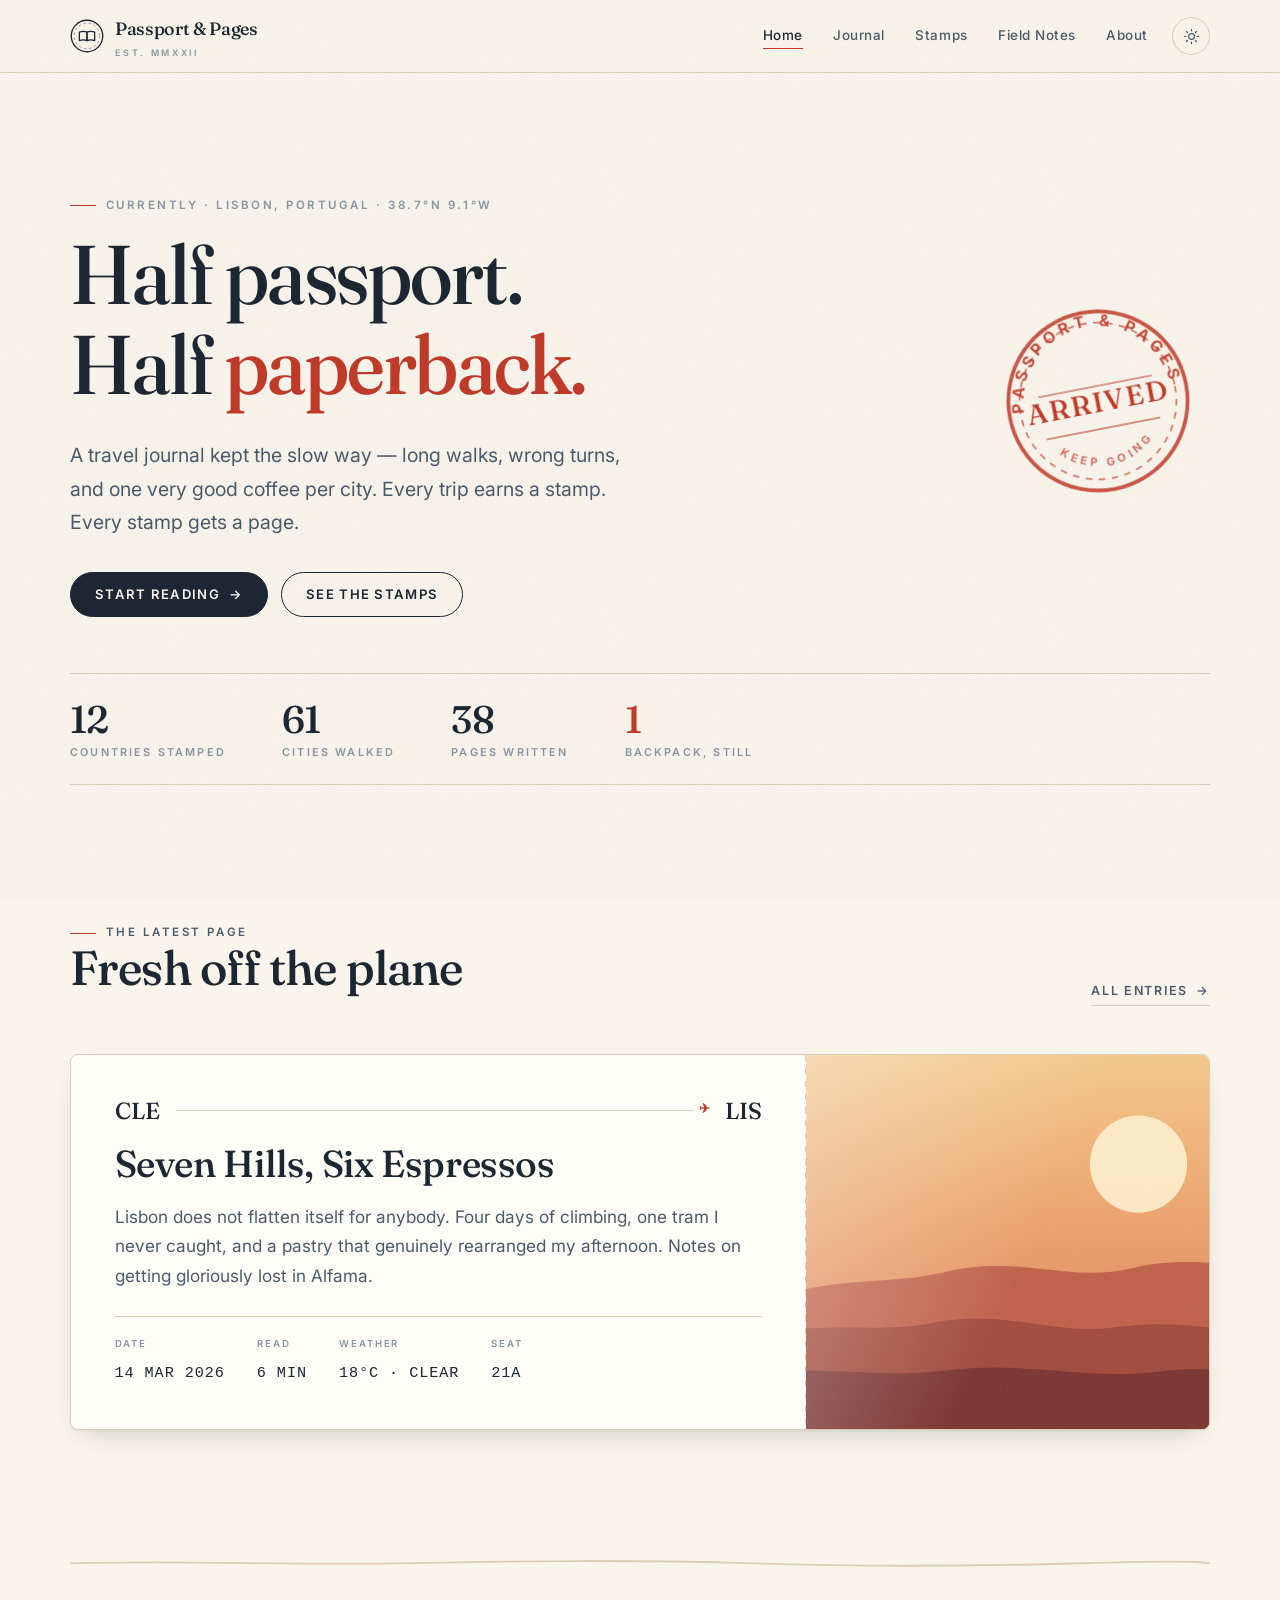
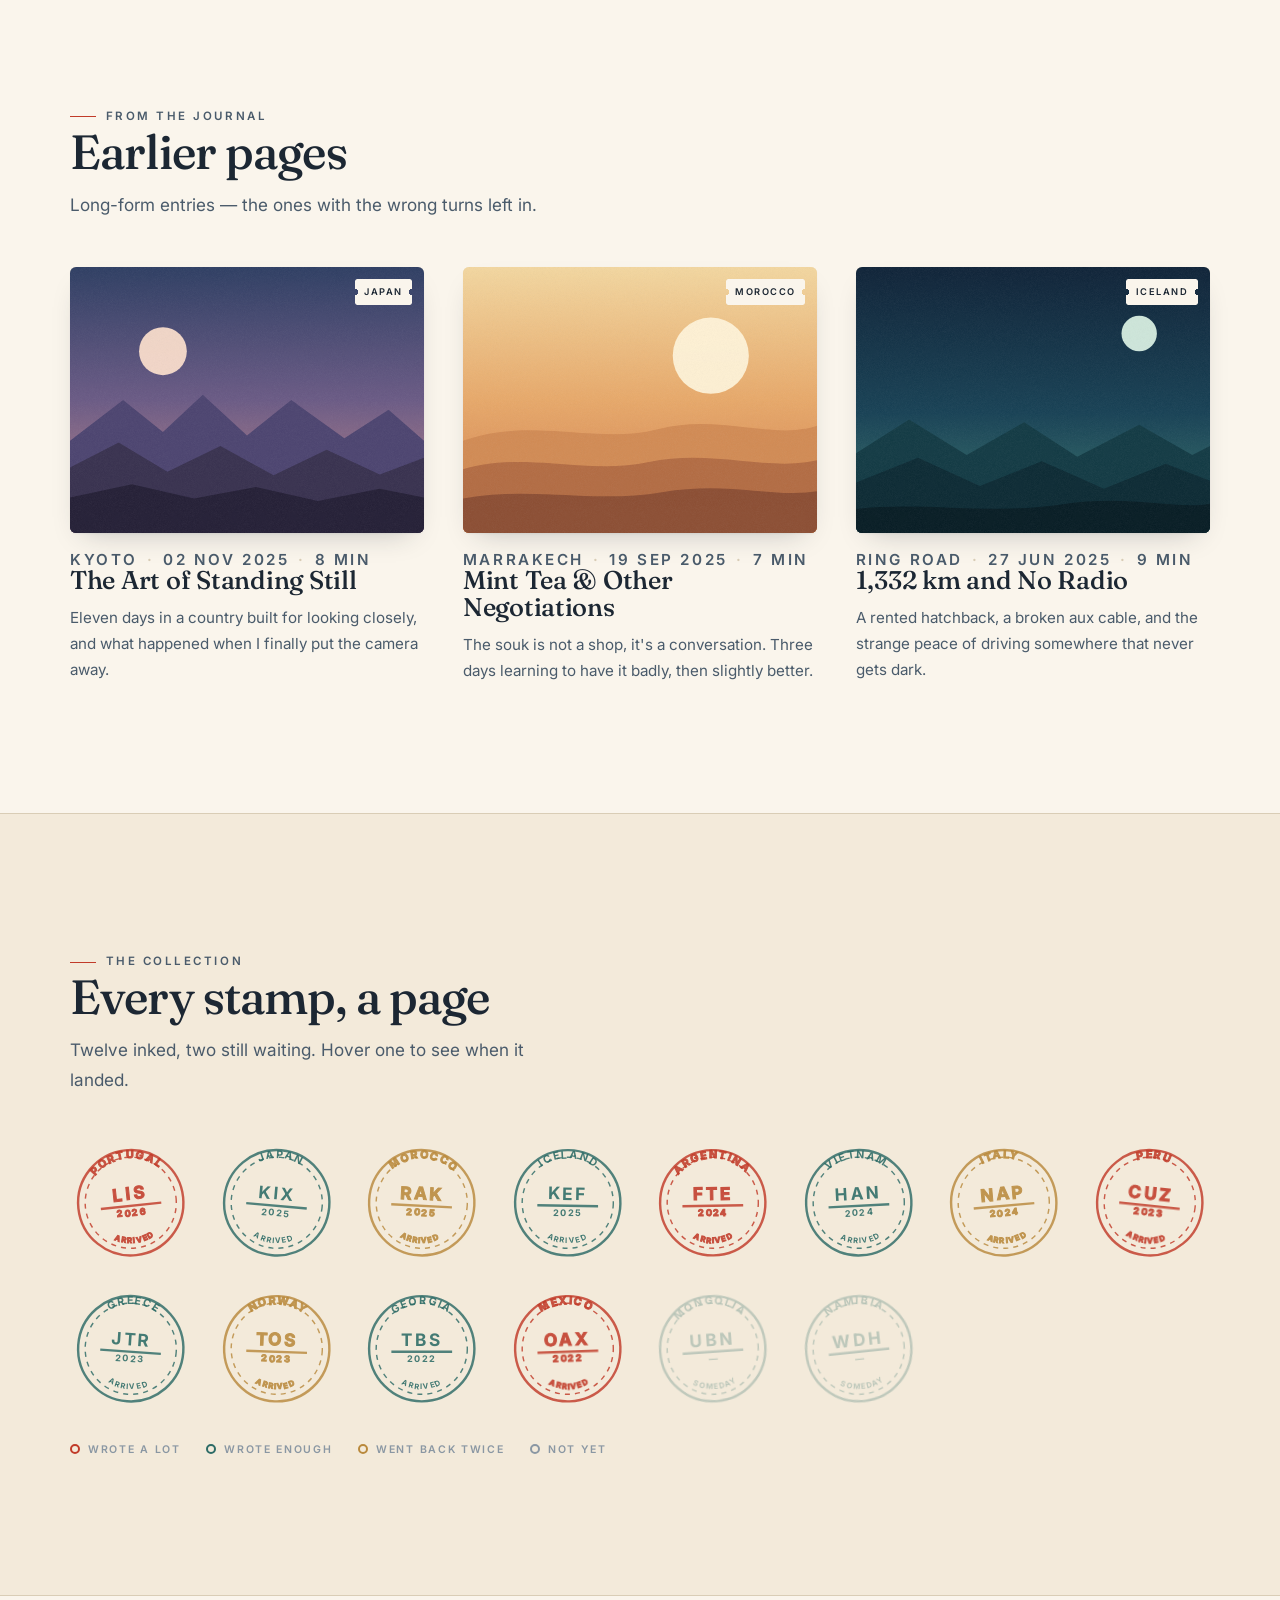
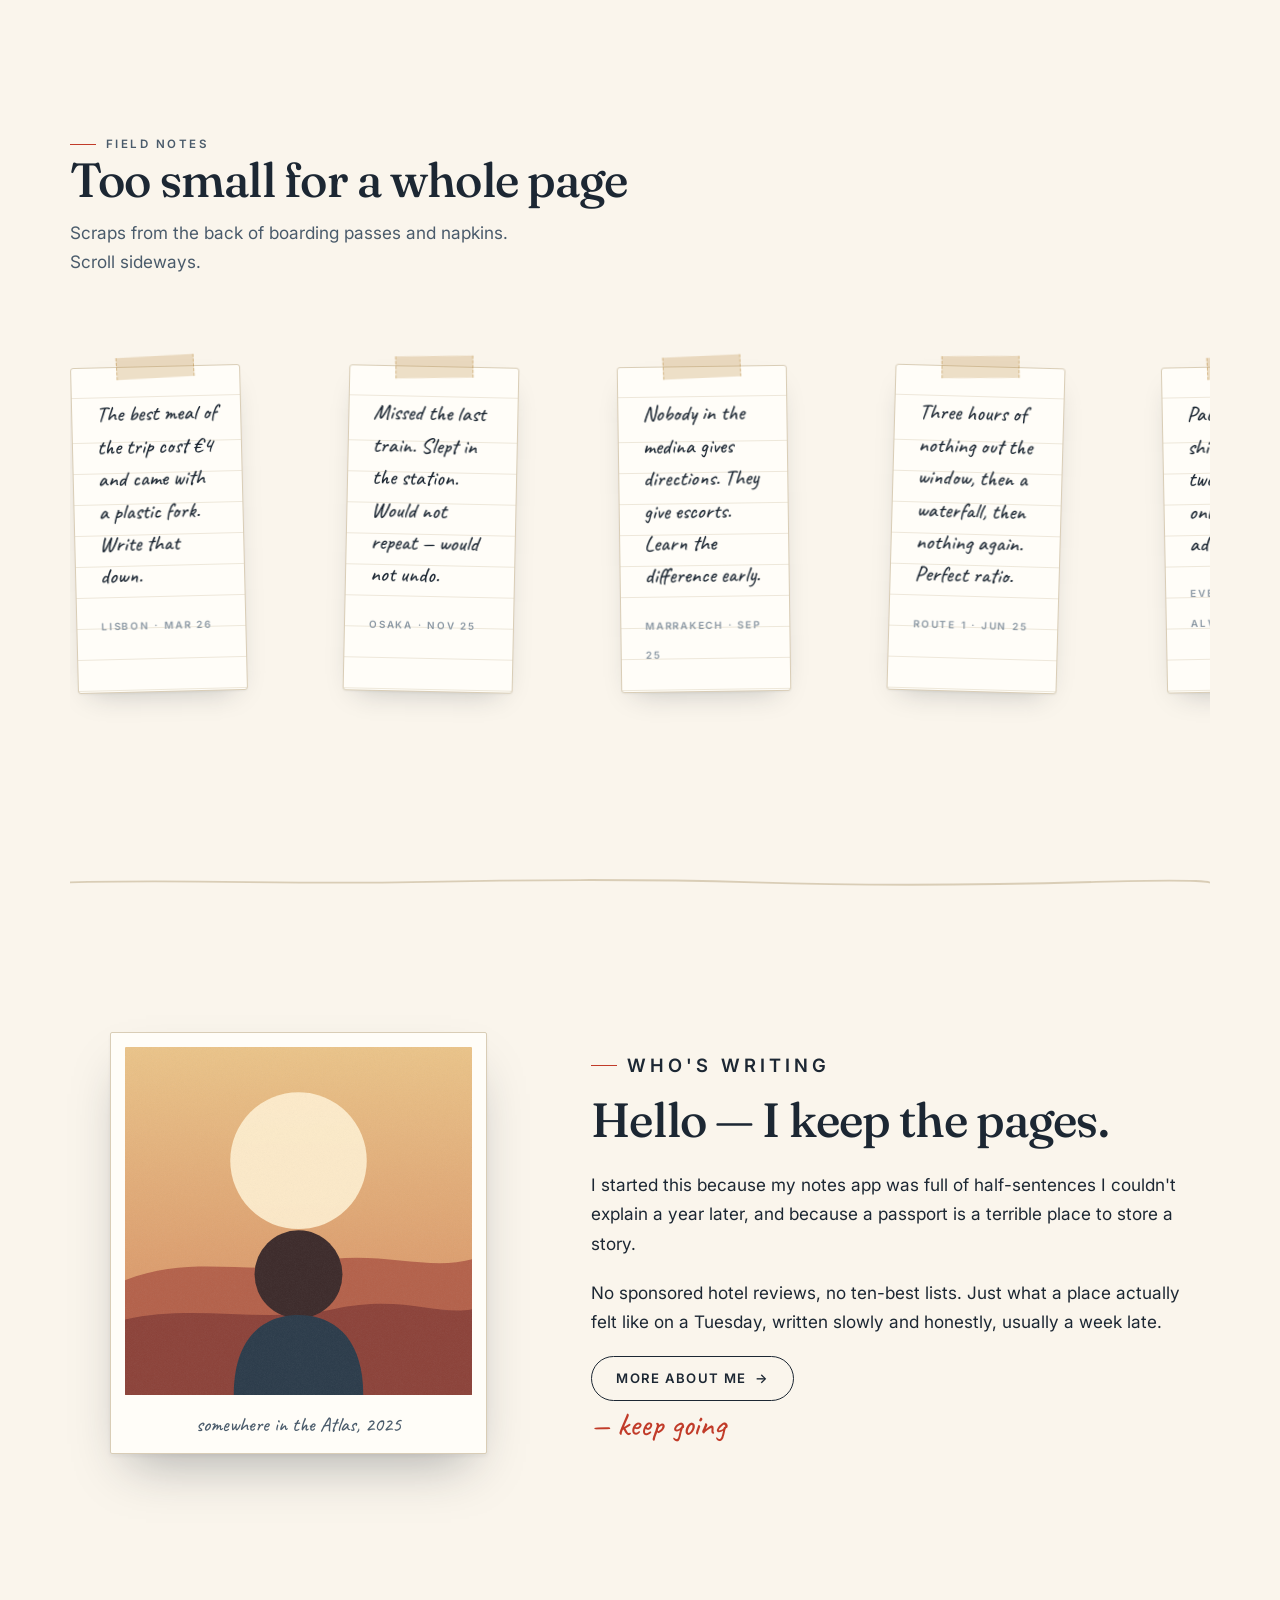
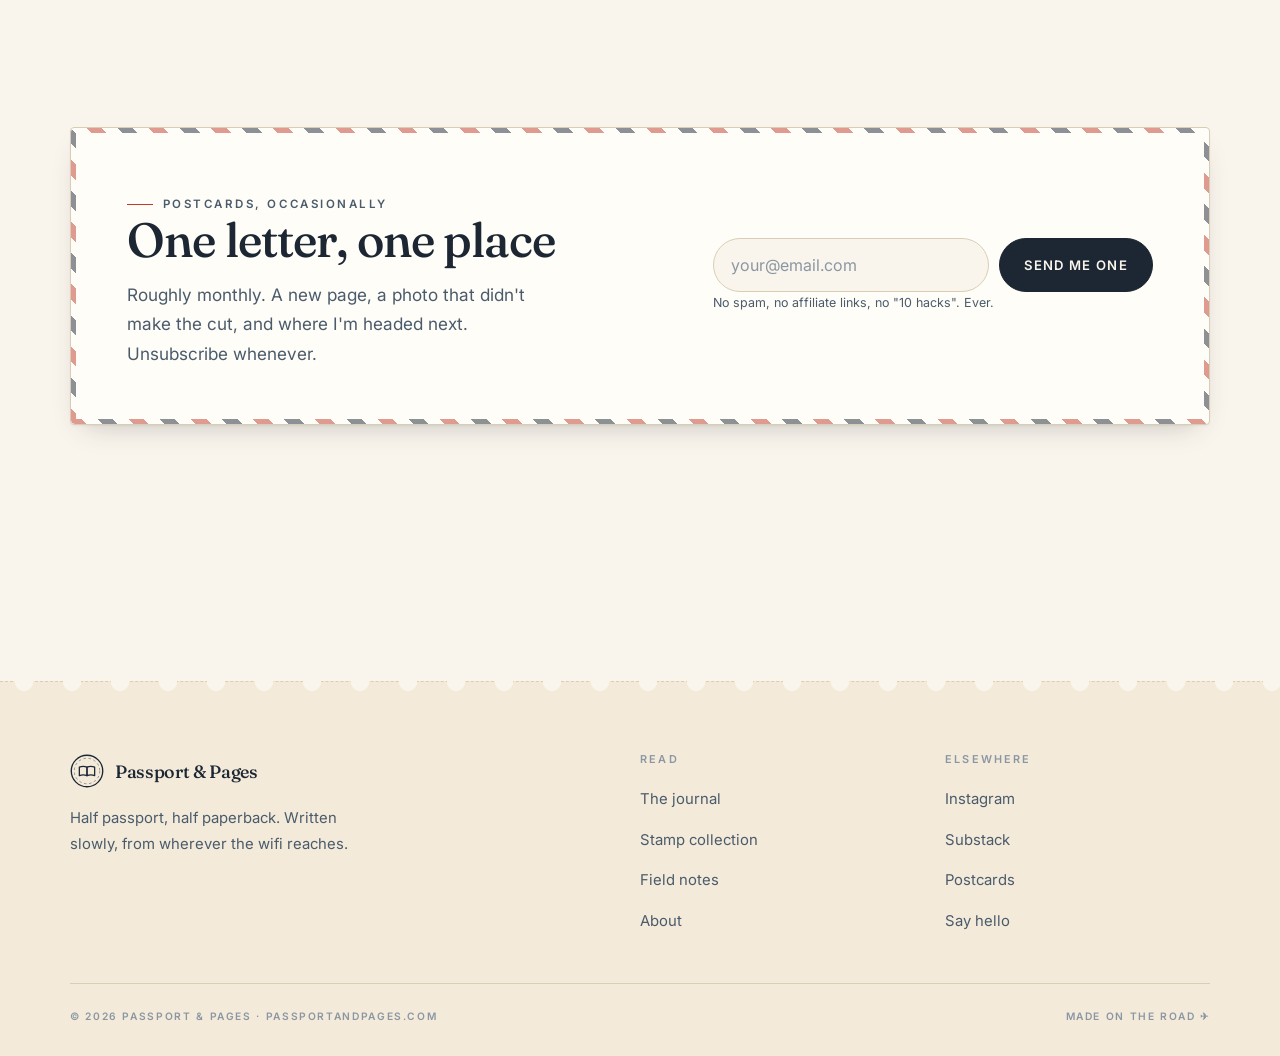
==== index.html @ 7f38e5ba "Initial commit: Passport & Pages travel journal site Static site for passportandpages.com — no build" ====
<!DOCTYPE html>
<html lang="en" >
<head>
<meta charset="utf-8">
<meta name="viewport" content="width=device-width, initial-scale=1">
<title>Passport &amp; Pages — Half passport. Half paperback.</title>
<meta name="description" content="A travel journal of long walks, wrong turns and good coffee. Stories, stamps and field notes from the road.">
<link rel="canonical" href="https://passportandpages.com/">
<meta property="og:title" content="Passport &amp; Pages">
<meta property="og:description" content="Half passport. Half paperback. A travel journal of long walks, wrong turns and good coffee.">
<meta property="og:type" content="website">
<meta property="og:url" content="https://passportandpages.com/">
<meta name="theme-color" content="#FAF5EC">
<link rel="icon" href="assets/img/favicon.svg" type="image/svg+xml">
<link rel="preconnect" href="https://fonts.googleapis.com">
<link rel="preconnect" href="https://fonts.gstatic.com" crossorigin>
<link href="https://fonts.googleapis.com/css2?family=Caveat:wght@500;600&family=Fraunces:opsz,wght@9..144,400;9..144,500;9..144,600&family=Inter:wght@400;500;600;700&display=swap" rel="stylesheet">
<link rel="stylesheet" href="assets/css/style.css">
<script>
  (function () {
    var r = document.documentElement;
    r.classList.add("js");
    try { var t = localStorage.getItem("pp-theme"); if (t) r.dataset.theme = t; } catch (e) {}
  })();
</script>
</head>
<body>
<a class="skip" href="#main">Skip to content</a>

<!-- ============ HEADER ============ -->
<header class="hdr">
  <div class="wrap hdr__in">
    <a class="logo" href="index.html" aria-label="Passport and Pages — home">
      <svg viewBox="0 0 40 40" fill="none" aria-hidden="true">
        <circle cx="20" cy="20" r="18.5" stroke="currentColor" stroke-width="1.6"/>
        <circle cx="20" cy="20" r="15" stroke="currentColor" stroke-width=".9" stroke-dasharray="3 3" opacity=".55"/>
        <path d="M11 15.5c3-1.3 6-1.3 9 0v10c-3-1.3-6-1.3-9 0v-10Z" stroke="currentColor" stroke-width="1.5" stroke-linejoin="round"/>
        <path d="M29 15.5c-3-1.3-6-1.3-9 0v10c3-1.3 6-1.3 9 0v-10Z" stroke="currentColor" stroke-width="1.5" stroke-linejoin="round"/>
      </svg>
      <span>
        <b>Passport &amp; Pages</b>
        <small>Est. MMXXII</small>
      </span>
    </a>

    <nav class="nav" id="nav" data-open="false">
      <a href="index.html" aria-current="page">Home</a>
      <a href="journal.html">Journal</a>
      <a href="#stamps">Stamps</a>
      <a href="#notes">Field Notes</a>
      <a href="about.html">About</a>
    </nav>

    <div class="tools">
      <button class="icon-btn" data-theme-toggle aria-label="Toggle day / night">
        <svg class="sun" viewBox="0 0 24 24" fill="none" stroke="currentColor" stroke-width="1.7" stroke-linecap="round"><circle cx="12" cy="12" r="4.2"/><path d="M12 2v2M12 20v2M2 12h2M20 12h2M4.9 4.9l1.5 1.5M17.6 17.6l1.5 1.5M19.1 4.9l-1.5 1.5M6.4 17.6l-1.5 1.5"/></svg>
        <svg class="moon" viewBox="0 0 24 24" fill="none" stroke="currentColor" stroke-width="1.7" stroke-linecap="round" stroke-linejoin="round"><path d="M20 14.5A8.5 8.5 0 0 1 9.5 4a8.5 8.5 0 1 0 10.5 10.5Z"/></svg>
      </button>
      <button class="icon-btn burger" data-burger aria-expanded="false" aria-controls="nav" aria-label="Menu">
        <svg viewBox="0 0 24 24" fill="none" stroke="currentColor" stroke-width="1.8" stroke-linecap="round"><path d="M4 8h16M4 16h16"/></svg>
      </button>
    </div>
  </div>
</header>

<main id="main">

  <!-- ============ HERO ============ -->
  <section class="hero wrap">
    <div class="hero__grid">
      <div>
        <p class="kicker">Currently · Lisbon, Portugal · 38.7°N 9.1°W</p>
        <h1>Half passport.<br>Half <em>paperback.</em></h1>
        <p class="hero__lede">
          A travel journal kept the slow way — long walks, wrong turns, and one
          very good coffee per city. Every trip earns a stamp. Every stamp gets a page.
        </p>
        <div class="hero__cta">
          <a class="btn btn--solid" href="journal.html">Start reading <span class="arw">→</span></a>
          <a class="btn" href="#stamps">See the stamps</a>
        </div>
      </div>

      <div class="stamp-hero" aria-hidden="true">
        <svg class="press" viewBox="0 0 240 240" fill="none">
          <defs>
            <path id="ht" d="M40 120a80 80 0 0 1 160 0"/>
            <path id="hb" d="M50 120a70 70 0 0 0 140 0"/>
          </defs>
          <circle cx="120" cy="120" r="96" stroke="var(--red)" stroke-width="4" opacity=".85"/>
          <circle cx="120" cy="120" r="84" stroke="var(--red)" stroke-width="1.8" stroke-dasharray="7 7" opacity=".7"/>
          <text fill="var(--red)" font-family="Inter, sans-serif" font-weight="700" font-size="17" letter-spacing="5" opacity=".9">
            <textPath href="#ht" startOffset="50%" text-anchor="middle">PASSPORT &amp; PAGES</textPath>
          </text>
          <text fill="var(--red)" font-family="Inter, sans-serif" font-weight="700" font-size="12" letter-spacing="4" opacity=".7">
            <textPath href="#hb" startOffset="50%" text-anchor="middle">KEEP GOING</textPath>
          </text>
          <line x1="58" y1="104" x2="182" y2="104" stroke="var(--red)" stroke-width="2" opacity=".55"/>
          <line x1="58" y1="150" x2="182" y2="150" stroke="var(--red)" stroke-width="2" opacity=".55"/>
          <text x="120" y="132" fill="var(--red)" text-anchor="middle" font-family="Fraunces, serif" font-weight="500" font-size="30" letter-spacing="2">ARRIVED</text>
        </svg>
      </div>
    </div>

    <div class="stats">
      <div class="stat"><b><span data-stamp-count>12</span></b><span>Countries stamped</span></div>
      <div class="stat"><b>61</b><span>Cities walked</span></div>
      <div class="stat"><b>38</b><span>Pages written</span></div>
      <div class="stat"><b>1</b><span>Backpack, still</span></div>
    </div>
  </section>

  <!-- ============ FEATURED ============ -->
  <section class="section wrap">
    <div class="sec-head" data-reveal>
      <div>
        <p class="kicker">The latest page</p>
        <h2>Fresh off the plane</h2>
      </div>
      <a class="link-more" href="journal.html">All entries <span>→</span></a>
    </div>

    <article class="pass" data-reveal>
      <div class="pass__main">
        <div class="route">
          <b>CLE</b>
          <span class="dash"></span>
          <b>LIS</b>
        </div>
        <h3><a href="entry.html" class="stretch">Seven Hills, Six Espressos</a></h3>
        <p>
          Lisbon does not flatten itself for anybody. Four days of climbing, one tram I
          never caught, and a pastry that genuinely rearranged my afternoon. Notes on
          getting gloriously lost in Alfama.
        </p>
        <div class="pass__foot">
          <div class="field"><span>Date</span><b>14 MAR 2026</b></div>
          <div class="field"><span>Read</span><b>6 MIN</b></div>
          <div class="field"><span>Weather</span><b>18°C · CLEAR</b></div>
          <div class="field"><span>Seat</span><b>21A</b></div>
        </div>
      </div>
      <div class="pass__media">
        <img src="assets/img/lisbon.svg" alt="Terracotta hills at golden hour above a bay" loading="lazy" width="800" height="600">
      </div>
    </article>
  </section>

  <hr class="rule wrap">

  <!-- ============ RECENT ============ -->
  <section class="section wrap">
    <div class="sec-head" data-reveal>
      <div>
        <p class="kicker">From the journal</p>
        <h2>Earlier pages</h2>
        <p>Long-form entries — the ones with the wrong turns left in.</p>
      </div>
    </div>

    <div class="cards">
      <article class="card" data-reveal style="--d:0s">
        <a class="card__media stretch" href="entry.html">
          <span class="card__tag">Japan</span>
          <img src="assets/img/kyoto.svg" alt="Layered mountains at dusk" loading="lazy" width="800" height="600">
        </a>
        <div class="card__body">
          <p class="meta">Kyoto <i>·</i> 02 Nov 2025 <i>·</i> 8 min</p>
          <h3>The Art of Standing Still</h3>
          <p>Eleven days in a country built for looking closely, and what happened when I finally put the camera away.</p>
        </div>
      </article>

      <article class="card" data-reveal style="--d:.1s">
        <a class="card__media stretch" href="entry.html">
          <span class="card__tag">Morocco</span>
          <img src="assets/img/marrakech.svg" alt="Ochre desert dunes under a low sun" loading="lazy" width="800" height="600">
        </a>
        <div class="card__body">
          <p class="meta">Marrakech <i>·</i> 19 Sep 2025 <i>·</i> 7 min</p>
          <h3>Mint Tea &amp; Other Negotiations</h3>
          <p>The souk is not a shop, it's a conversation. Three days learning to have it badly, then slightly better.</p>
        </div>
      </article>

      <article class="card" data-reveal style="--d:.2s">
        <a class="card__media stretch" href="entry.html">
          <span class="card__tag">Iceland</span>
          <img src="assets/img/reykjavik.svg" alt="Dark ridgelines beneath a green night sky" loading="lazy" width="800" height="600">
        </a>
        <div class="card__body">
          <p class="meta">Ring Road <i>·</i> 27 Jun 2025 <i>·</i> 9 min</p>
          <h3>1,332 km and No Radio</h3>
          <p>A rented hatchback, a broken aux cable, and the strange peace of driving somewhere that never gets dark.</p>
        </div>
      </article>
    </div>
  </section>

  <!-- ============ STAMPS ============ -->
  <section class="section stamps-sec" id="stamps">
    <div class="wrap">
      <div class="sec-head" data-reveal>
        <div>
          <p class="kicker">The collection</p>
          <h2>Every stamp, a page</h2>
          <p>Twelve inked, two still waiting. Hover one to see when it landed.</p>
        </div>
      </div>

      <div class="stamp-grid" data-stamps data-reveal></div>

      <p class="legend">
        <span><i style="border-color:var(--red)"></i>Wrote a lot</span>
        <span><i style="border-color:var(--teal)"></i>Wrote enough</span>
        <span><i style="border-color:var(--gold)"></i>Went back twice</span>
        <span><i style="border-color:var(--ink-3)"></i>Not yet</span>
      </p>
    </div>
  </section>

  <!-- ============ FIELD NOTES ============ -->
  <section class="section wrap" id="notes">
    <div class="sec-head" data-reveal>
      <div>
        <p class="kicker">Field notes</p>
        <h2>Too small for a whole page</h2>
        <p>Scraps from the back of boarding passes and napkins. Scroll sideways.</p>
      </div>
    </div>

    <div class="notes-rail" data-reveal>
      <figure class="note" style="--rot:-1.4deg">
        <q>The best meal of the trip cost €4 and came with a plastic fork. Write that down.</q>
        <cite>Lisbon · Mar 26</cite>
      </figure>
      <figure class="note" style="--rot:1.2deg">
        <q>Missed the last train. Slept in the station. Would not repeat — would not undo.</q>
        <cite>Osaka · Nov 25</cite>
      </figure>
      <figure class="note" style="--rot:-.8deg">
        <q>Nobody in the medina gives directions. They give escorts. Learn the difference early.</q>
        <cite>Marrakech · Sep 25</cite>
      </figure>
      <figure class="note" style="--rot:1.6deg">
        <q>Three hours of nothing out the window, then a waterfall, then nothing again. Perfect ratio.</q>
        <cite>Route 1 · Jun 25</cite>
      </figure>
      <figure class="note" style="--rot:-1.1deg">
        <q>Packed six shirts. Wore two. This is the only travel advice I have.</q>
        <cite>Everywhere · Always</cite>
      </figure>
    </div>
  </section>

  <hr class="rule wrap">

  <!-- ============ ABOUT ============ -->
  <section class="section wrap">
    <div class="about">
      <figure class="polaroid" data-reveal>
        <img src="assets/img/portrait.svg" alt="Illustrated portrait against a warm landscape" loading="lazy" width="600" height="600">
        <figcaption>somewhere in the Atlas, 2025</figcaption>
      </figure>
      <div class="about__body" data-reveal style="--d:.1s">
        <p class="kicker">Who's writing</p>
        <h2>Hello — I keep the pages.</h2>
        <p>
          I started this because my notes app was full of half-sentences I couldn't
          explain a year later, and because a passport is a terrible place to store a story.
        </p>
        <p>
          No sponsored hotel reviews, no ten-best lists. Just what a place actually
          felt like on a Tuesday, written slowly and honestly, usually a week late.
        </p>
        <a class="btn" href="about.html">More about me <span class="arw">→</span></a>
        <span class="sig">— keep going</span>
      </div>
    </div>
  </section>

  <!-- ============ SIGNUP ============ -->
  <section class="section wrap" id="postcards">
    <div class="postcard" data-reveal>
      <div>
        <p class="kicker">Postcards, occasionally</p>
        <h2>One letter, one place</h2>
        <p>Roughly monthly. A new page, a photo that didn't make the cut, and where I'm headed next. Unsubscribe whenever.</p>
      </div>
      <form class="form-wrap" data-signup>
        <div class="form">
          <input type="email" name="email" placeholder="your@email.com" aria-label="Email address" required>
          <button class="btn btn--solid" type="submit">Send me one</button>
        </div>
        <p class="form__note">No spam, no affiliate links, no "10 hacks". Ever.</p>
      </form>
    </div>
  </section>

</main>

<!-- ============ FOOTER ============ -->
<footer class="ftr">
  <div class="wrap">
    <div class="ftr__grid">
      <div>
        <a class="logo" href="index.html" style="margin-bottom:1.1rem">
          <svg viewBox="0 0 40 40" fill="none" aria-hidden="true">
            <circle cx="20" cy="20" r="18.5" stroke="currentColor" stroke-width="1.6"/>
            <circle cx="20" cy="20" r="15" stroke="currentColor" stroke-width=".9" stroke-dasharray="3 3" opacity=".55"/>
            <path d="M11 15.5c3-1.3 6-1.3 9 0v10c-3-1.3-6-1.3-9 0v-10Z" stroke="currentColor" stroke-width="1.5" stroke-linejoin="round"/>
            <path d="M29 15.5c-3-1.3-6-1.3-9 0v10c3-1.3 6-1.3 9 0v-10Z" stroke="currentColor" stroke-width="1.5" stroke-linejoin="round"/>
          </svg>
          <span><b>Passport &amp; Pages</b></span>
        </a>
        <p class="ftr__blurb">Half passport, half paperback. Written slowly, from wherever the wifi reaches.</p>
      </div>
      <div>
        <h4>Read</h4>
        <ul>
          <li><a href="journal.html">The journal</a></li>
          <li><a href="#stamps">Stamp collection</a></li>
          <li><a href="#notes">Field notes</a></li>
          <li><a href="about.html">About</a></li>
        </ul>
      </div>
      <div>
        <h4>Elsewhere</h4>
        <ul>
          <li><a href="#" rel="me">Instagram</a></li>
          <li><a href="#" rel="me">Substack</a></li>
          <li><a href="#postcards">Postcards</a></li>
          <li><a href="mailto:hello@passportandpages.com">Say hello</a></li>
        </ul>
      </div>
    </div>
    <div class="ftr__base">
      <span>© <span data-year>2026</span> Passport &amp; Pages · passportandpages.com</span>
      <span>Made on the road ✈</span>
    </div>
  </div>
</footer>

<script src="assets/js/main.js"></script>
</body>
</html>
---- assets/css/style.css ----
/* ============================================================
   Passport & Pages — passportandpages.com
   Half passport. Half paperback.
   ------------------------------------------------------------
   1. Tokens        5. Cards / Journal
   2. Base + grain  6. Stamps
   3. Header        7. Field notes / About / Signup
   4. Hero          8. Footer / Article / Utilities
   ============================================================ */

/* ---------- 1. Tokens ---------- */
:root {
  --paper:      #FAF5EC;
  --paper-2:    #F3EADA;
  --paper-3:    #EADFC9;
  --ink:        #1C2733;
  --ink-2:      #4A5B6B;
  --ink-3:      #8A97A3;
  --rule:       #D9CDB6;
  --red:        #C13B29;   /* stamp vermilion */
  --teal:       #2C6B66;   /* customs ink     */
  --gold:       #B9893C;
  --card:       #FFFDF8;
  --shadow:     0 1px 2px rgba(28,39,51,.05), 0 12px 28px -14px rgba(28,39,51,.28);
  --shadow-lift:0 2px 4px rgba(28,39,51,.06), 0 26px 50px -18px rgba(28,39,51,.34);

  --serif: "Fraunces", "Iowan Old Style", Georgia, serif;
  --sans:  "Inter", -apple-system, BlinkMacSystemFont, "Segoe UI", sans-serif;
  --hand:  "Caveat", "Bradley Hand", cursive;
  --mono:  ui-monospace, "SF Mono", "Roboto Mono", Menlo, monospace;

  --wrap: 1140px;
  --gap: clamp(1.25rem, 3vw, 2.25rem);
  --section: clamp(4.5rem, 10vw, 8rem);
  --radius: 4px;
}

/* Night flight */
:root[data-theme="night"] {
  --paper:   #131A22;
  --paper-2: #18212B;
  --paper-3: #1F2A36;
  --ink:     #F1E9DA;
  --ink-2:   #AEBAC6;
  --ink-3:   #71808E;
  --rule:    #2C3946;
  --red:     #E0715C;
  --teal:    #6FB5AC;
  --gold:    #D8B166;
  --card:    #19222C;
  --shadow:      0 1px 2px rgba(0,0,0,.4), 0 14px 30px -14px rgba(0,0,0,.7);
  --shadow-lift: 0 2px 6px rgba(0,0,0,.45), 0 28px 54px -18px rgba(0,0,0,.8);
}

@media (prefers-color-scheme: dark) {
  :root:not([data-theme="day"]) {
    --paper:   #131A22;
    --paper-2: #18212B;
    --paper-3: #1F2A36;
    --ink:     #F1E9DA;
    --ink-2:   #AEBAC6;
    --ink-3:   #71808E;
    --rule:    #2C3946;
    --red:     #E0715C;
    --teal:    #6FB5AC;
    --gold:    #D8B166;
    --card:    #19222C;
    --shadow:      0 1px 2px rgba(0,0,0,.4), 0 14px 30px -14px rgba(0,0,0,.7);
    --shadow-lift: 0 2px 6px rgba(0,0,0,.45), 0 28px 54px -18px rgba(0,0,0,.8);
  }
}

/* ---------- 2. Base ---------- */
*, *::before, *::after { box-sizing: border-box; }

html { -webkit-text-size-adjust: 100%; scroll-behavior: smooth; }

body {
  margin: 0;
  background: var(--paper);
  color: var(--ink);
  font: 400 clamp(1rem, .97rem + .16vw, 1.075rem)/1.72 var(--sans);
  font-feature-settings: "kern", "liga";
  -webkit-font-smoothing: antialiased;
  overflow-x: hidden;
}

/* paper grain — sits above the background, below content */
body::before {
  content: "";
  position: fixed;
  inset: 0;
  z-index: 9999;
  pointer-events: none;
  opacity: .5;
  mix-blend-mode: multiply;
  background-image: url("data:image/svg+xml,%3Csvg xmlns='http://www.w3.org/2000/svg' width='220' height='220'%3E%3Cfilter id='n'%3E%3CfeTurbulence type='fractalNoise' baseFrequency='.85' numOctaves='3'/%3E%3CfeColorMatrix type='saturate' values='0'/%3E%3C/filter%3E%3Crect width='220' height='220' filter='url(%23n)' opacity='.16'/%3E%3C/svg%3E");
}
:root[data-theme="night"] body::before { mix-blend-mode: screen; opacity: .25; }
@media (prefers-color-scheme: dark) {
  :root:not([data-theme="day"]) body::before { mix-blend-mode: screen; opacity: .25; }
}

img, svg { max-width: 100%; height: auto; display: block; }
a { color: inherit; text-decoration: none; }

h1, h2, h3, h4 {
  font-family: var(--serif);
  font-weight: 500;
  line-height: 1.08;
  letter-spacing: -.018em;
  margin: 0 0 .5em;
  font-variation-settings: "SOFT" 12, "WONK" 1;
}
h1 { font-size: clamp(2.6rem, 7.5vw, 5.2rem); }
h2 { font-size: clamp(1.9rem, 4.2vw, 3rem); }
h3 { font-size: clamp(1.25rem, 2.1vw, 1.6rem); letter-spacing: -.01em; }
p  { margin: 0 0 1.1em; }

::selection { background: var(--gold); color: var(--paper); }

.wrap { width: min(var(--wrap), 100% - 2.5rem); margin-inline: auto; }
.section { padding-block: var(--section); }

:focus-visible { outline: 2px dashed var(--red); outline-offset: 4px; border-radius: 2px; }

.skip {
  position: absolute; left: -9999px; top: 0; z-index: 10000;
  background: var(--ink); color: var(--paper); padding: .7rem 1.1rem; border-radius: 0 0 var(--radius) 0;
}
.skip:focus { left: 0; }

/* Small caps label used everywhere */
.kicker {
  font: 600 .72rem/1 var(--sans);
  letter-spacing: .22em;
  text-transform: uppercase;
  color: var(--ink-3);
  display: inline-flex; align-items: center; gap: .6rem;
  margin: 0 0 1.2rem;
}
.kicker::before {
  content: ""; width: 26px; height: 1px; background: var(--red); flex: none;
}

/* Hand-inked rule, our repeating motif */
.rule {
  height: 10px;
  border: 0;
  margin-block: 0;
  background: var(--rule);
  -webkit-mask: no-repeat center/100% 100% url("data:image/svg+xml,%3Csvg xmlns='http://www.w3.org/2000/svg' viewBox='0 0 1200 10' preserveAspectRatio='none'%3E%3Cpath d='M0 5.4C120 2.2 240 7.6 360 5.1S600 1.8 720 5.4 960 8.2 1080 4.9 1200 5.6 1200 5.6' fill='none' stroke='%23000' stroke-width='1.8' stroke-linecap='round'/%3E%3C/svg%3E");
  mask: no-repeat center/100% 100% url("data:image/svg+xml,%3Csvg xmlns='http://www.w3.org/2000/svg' viewBox='0 0 1200 10' preserveAspectRatio='none'%3E%3Cpath d='M0 5.4C120 2.2 240 7.6 360 5.1S600 1.8 720 5.4 960 8.2 1080 4.9 1200 5.6 1200 5.6' fill='none' stroke='%23000' stroke-width='1.8' stroke-linecap='round'/%3E%3C/svg%3E");
}

.btn {
  display: inline-flex; align-items: center; gap: .55rem;
  font: 600 .82rem/1 var(--sans); letter-spacing: .1em; text-transform: uppercase;
  padding: .95rem 1.5rem;
  border: 1px solid var(--ink);
  border-radius: 999px;
  background: transparent; color: var(--ink);
  cursor: pointer;
  transition: background .25s, color .25s, transform .25s;
}
.btn:hover { background: var(--ink); color: var(--paper); transform: translateY(-2px); }
.btn--solid { background: var(--ink); color: var(--paper); }
.btn--solid:hover { background: var(--red); border-color: var(--red); }
.btn .arw { transition: transform .25s; }
.btn:hover .arw { transform: translateX(4px); }

/* ---------- 3. Header ---------- */
.hdr {
  position: sticky; top: 0; z-index: 100;
  background: color-mix(in srgb, var(--paper) 86%, transparent);
  backdrop-filter: saturate(160%) blur(12px);
  border-bottom: 1px solid var(--rule);
}
.hdr__in {
  display: flex; align-items: center; gap: 1.5rem;
  min-height: 72px;
}
.logo { display: flex; align-items: center; gap: .7rem; margin-right: auto; }
.logo svg { width: 34px; height: 34px; flex: none; }
.logo b {
  font: 500 1.12rem/1 var(--serif);
  letter-spacing: -.02em;
  font-variation-settings: "SOFT" 20, "WONK" 1;
}
.logo small {
  display: block;
  font: 600 .56rem/1 var(--sans); letter-spacing: .3em; text-transform: uppercase;
  color: var(--ink-3); margin-top: .32rem;
}

.nav { display: flex; align-items: center; gap: 1.9rem; }
.nav a {
  font: 500 .84rem/1 var(--sans); letter-spacing: .04em;
  color: var(--ink-2); position: relative; padding-block: .4rem;
  transition: color .2s;
}
.nav a::after {
  content: ""; position: absolute; left: 0; bottom: 0; height: 1px; width: 100%;
  background: var(--red); transform: scaleX(0); transform-origin: left;
  transition: transform .3s cubic-bezier(.2,.8,.2,1);
}
.nav a:hover, .nav a[aria-current="page"] { color: var(--ink); }
.nav a:hover::after, .nav a[aria-current="page"]::after { transform: scaleX(1); }

.tools { display: flex; align-items: center; gap: .5rem; }
.icon-btn {
  width: 38px; height: 38px; display: grid; place-items: center;
  border: 1px solid var(--rule); border-radius: 50%;
  background: transparent; color: var(--ink-2); cursor: pointer;
  transition: border-color .2s, color .2s, transform .3s;
}
.icon-btn:hover { color: var(--ink); border-color: var(--ink); transform: rotate(-12deg); }
.icon-btn svg { width: 17px; height: 17px; }
.icon-btn .moon { display: none; }
:root[data-theme="night"] .icon-btn .sun { display: none; }
:root[data-theme="night"] .icon-btn .moon { display: block; }
@media (prefers-color-scheme: dark) {
  :root:not([data-theme="day"]) .icon-btn .sun { display: none; }
  :root:not([data-theme="day"]) .icon-btn .moon { display: block; }
}

.burger { display: none; }

@media (max-width: 860px) {
  .burger { display: grid; }
  .nav {
    position: fixed; inset: 72px 0 auto; z-index: 99;
    flex-direction: column; align-items: flex-start; gap: 0;
    padding: 1rem 1.25rem 1.75rem;
    background: var(--paper);
    border-bottom: 1px solid var(--rule);
    box-shadow: var(--shadow);
    transform: translateY(-8px); opacity: 0; visibility: hidden;
    transition: .28s ease;
  }
  .nav[data-open="true"] { transform: none; opacity: 1; visibility: visible; }
  .nav a { font-size: 1.4rem; font-family: var(--serif); padding-block: .7rem; width: 100%; }
}

/* ---------- 4. Hero ---------- */
.hero { position: relative; padding-block: clamp(3.5rem, 9vw, 7rem) 0; }
.hero__grid {
  display: grid; grid-template-columns: 1fr auto; gap: var(--gap); align-items: center;
}
.hero h1 { margin-bottom: .35em; }
.hero h1 em {
  font-style: normal; color: var(--red);
  font-variation-settings: "SOFT" 40, "WONK" 1;
}
.hero__lede {
  font-size: clamp(1.05rem, 1.6vw, 1.22rem);
  color: var(--ink-2);
  max-width: 46ch;
  margin-bottom: 2rem;
}
.hero__cta { display: flex; flex-wrap: wrap; gap: .8rem; align-items: center; }

/* the arriving stamp */
.stamp-hero { width: clamp(150px, 22vw, 224px); }
.stamp-hero svg { width: 100%; height: auto; }
.press { animation: press .9s cubic-bezier(.2,1.3,.35,1) .35s both; transform-origin: 50% 50%; }
@keyframes press {
  0%   { opacity: 0; transform: rotate(-26deg) scale(1.9); }
  60%  { opacity: 1; transform: rotate(-9deg) scale(.96); }
  100% { opacity: 1; transform: rotate(-11deg) scale(1); }
}

/* ticker of stats */
.stats {
  display: flex; flex-wrap: wrap; gap: clamp(1.5rem, 5vw, 3.5rem);
  padding-block: 1.6rem; margin-top: clamp(2.5rem,5vw,3.5rem);
  border-block: 1px solid var(--rule);
}
.stat b {
  display: block;
  font: 500 clamp(1.7rem,3.4vw,2.4rem)/1 var(--serif);
  font-variation-settings: "SOFT" 20, "WONK" 1;
  letter-spacing: -.02em;
}
.stat > span {
  font: 600 .68rem/1 var(--sans); letter-spacing: .2em; text-transform: uppercase;
  color: var(--ink-3); display: block; margin-top: .55rem;
}
.stat:last-child b { color: var(--red); }

@media (max-width: 760px) {
  .hero__grid { grid-template-columns: 1fr; }
  .stamp-hero { order: -1; margin-bottom: 1rem; }
}

/* ---------- 5. Section head + cards ---------- */
.sec-head {
  display: flex; align-items: flex-end; justify-content: space-between;
  gap: 1.5rem; margin-bottom: clamp(2rem, 4vw, 3rem); flex-wrap: wrap;
}
.sec-head p { max-width: 44ch; color: var(--ink-2); margin: 0; }
.sec-head h2 { margin-bottom: .25em; }
.link-more {
  font: 600 .78rem/1 var(--sans); letter-spacing: .14em; text-transform: uppercase;
  color: var(--ink-2); display: inline-flex; gap: .5rem; align-items: center;
  border-bottom: 1px solid var(--rule); padding-bottom: .5rem;
  transition: color .2s, border-color .2s;
}
.link-more:hover { color: var(--red); border-color: var(--red); }

/* Boarding pass — the featured entry */
.pass {
  display: grid; grid-template-columns: 1.55fr .85fr;
  background: var(--card);
  border: 1px solid var(--rule);
  border-radius: 8px;
  box-shadow: var(--shadow);
  overflow: hidden;
  position: relative;
  transition: box-shadow .35s, transform .35s;
}
.pass:hover { box-shadow: var(--shadow-lift); transform: translateY(-3px); }
.pass__main { padding: clamp(1.75rem, 3.4vw, 2.9rem); display: flex; flex-direction: column; }
.pass__media { position: relative; overflow: hidden; background: var(--paper-3); }
.pass__media img { width: 100%; height: 100%; object-fit: cover; transition: transform .8s cubic-bezier(.2,.8,.2,1); }
.pass:hover .pass__media img { transform: scale(1.05); }
.pass__media::after {
  content: ""; position: absolute; inset: 0;
  background: linear-gradient(115deg, color-mix(in srgb, var(--paper) 40%, transparent), transparent 55%);
}
/* perforation between stub and body */
.pass__main { position: relative; }
.pass__main::after {
  content: ""; position: absolute; right: -1px; top: 0; bottom: 0; width: 2px;
  background: repeating-linear-gradient(to bottom, var(--rule) 0 6px, transparent 6px 13px);
}
.route {
  display: flex; align-items: center; gap: 1rem; margin-bottom: 1.4rem;
  font: 600 .74rem/1 var(--mono); letter-spacing: .16em; color: var(--ink-3);
}
.route b { font-family: var(--serif); font-size: 1.45rem; letter-spacing: 0; color: var(--ink); font-weight: 500; }
.route .dash { flex: 1; height: 1px; background: var(--rule); position: relative; }
.route .dash::after {
  content: "✈"; position: absolute; right: -2px; top: 50%; transform: translateY(-50%);
  font-size: .8rem; color: var(--red); background: var(--card); padding-left: 5px;
}
.pass h3 { font-size: clamp(1.6rem, 3vw, 2.35rem); margin-bottom: .45em; }
.pass p { color: var(--ink-2); margin-bottom: 1.6rem; }
.pass__foot {
  margin-top: auto; display: flex; gap: 2rem; flex-wrap: wrap;
  padding-top: 1.4rem; border-top: 1px solid var(--rule);
}
.field span {
  display: block; font: 600 .6rem/1 var(--sans); letter-spacing: .2em;
  text-transform: uppercase; color: var(--ink-3); margin-bottom: .45rem;
}
.field b { font: 500 .95rem/1 var(--mono); letter-spacing: .06em; }

@media (max-width: 800px) {
  .pass { grid-template-columns: 1fr; }
  .pass__media { order: -1; aspect-ratio: 16/9; }
  .pass__main::after { display: none; }
}

/* Entry cards */
.cards {
  display: grid; gap: clamp(1.5rem, 3vw, 2.5rem);
  grid-template-columns: repeat(auto-fit, minmax(275px, 1fr));
}
.card { position: relative; display: flex; flex-direction: column; }
.card__media {
  position: relative; display: block; overflow: hidden;
  border-radius: 6px; background: var(--paper-3);
  aspect-ratio: 4/3;
  box-shadow: var(--shadow);
}
.card__media img { width: 100%; height: 100%; object-fit: cover; transition: transform .8s cubic-bezier(.2,.8,.2,1); }
.card:hover .card__media img { transform: scale(1.06); }
/* the little corner postage stamp */
.card__tag {
  position: absolute; top: 12px; right: 12px; z-index: 2;
  background: var(--paper);
  color: var(--ink);
  font: 600 .58rem/1 var(--sans); letter-spacing: .16em; text-transform: uppercase;
  padding: .5rem .6rem;
  border-radius: 2px;
  box-shadow: 0 2px 8px rgba(0,0,0,.14);
  -webkit-mask: radial-gradient(circle 3px at 0 50%, transparent 98%, #000) ,
                radial-gradient(circle 3px at 100% 50%, transparent 98%, #000);
  -webkit-mask-composite: source-in;
  mask-composite: intersect;
}
.card__body { padding-top: 1.15rem; }
.meta {
  font: 600 .66rem/1 var(--sans); letter-spacing: .17em; text-transform: uppercase;
  color: var(--ink-3); margin-bottom: .75rem;
  display: flex; gap: .55rem; flex-wrap: wrap; align-items: center;
}
.meta i { font-style: normal; color: var(--rule); }
.card h3 { margin-bottom: .4em; transition: color .2s; }
.card:hover h3 { color: var(--red); }
.card p { color: var(--ink-2); font-size: .95rem; margin: 0; }
.card a.stretch::after { content: ""; position: absolute; inset: 0; z-index: 3; }

/* ---------- 6. Stamp collection ---------- */
.stamps-sec { background: var(--paper-2); border-block: 1px solid var(--rule); }
.stamp-grid {
  display: grid; gap: clamp(.75rem, 2vw, 1.5rem);
  grid-template-columns: repeat(auto-fill, minmax(118px, 1fr));
}
.stamp {
  position: relative; aspect-ratio: 1; display: grid; place-items: center;
  transform: rotate(var(--rot, 0deg));
  transition: transform .3s cubic-bezier(.2,1.4,.4,1), filter .3s;
  cursor: default;
}
.stamp svg { width: 100%; height: 100%; overflow: visible; }
.stamp:hover { transform: rotate(0deg) scale(1.09); }
.stamp .ink { fill: none; stroke: var(--teal); stroke-width: 2.4; opacity: .82; }
.stamp .ink--dash { stroke-dasharray: 5 5; stroke-width: 1.4; }
.stamp .txt {
  fill: var(--teal); font-family: var(--sans); font-weight: 700;
  letter-spacing: .16em; opacity: .88;
}
.stamp--red .ink, .stamp--red .txt { stroke: var(--red); fill: var(--red); }
.stamp--red .ink { fill: none; }
.stamp--gold .ink, .stamp--gold .txt { stroke: var(--gold); fill: var(--gold); }
.stamp--gold .ink { fill: none; }
.stamp--wish { opacity: .32; }
.stamp--wish:hover { opacity: .7; }
.stamp__tip {
  position: absolute; bottom: -4px; left: 50%; transform: translate(-50%, 6px);
  background: var(--ink); color: var(--paper); white-space: nowrap;
  font: 600 .6rem/1 var(--sans); letter-spacing: .1em; text-transform: uppercase;
  padding: .4rem .6rem; border-radius: 3px;
  opacity: 0; pointer-events: none; transition: .25s;
}
.stamp:hover .stamp__tip { opacity: 1; transform: translate(-50%, 0); }

.legend {
  display: flex; gap: 1.6rem; flex-wrap: wrap; margin-top: 2.2rem;
  font: 600 .66rem/1 var(--sans); letter-spacing: .16em; text-transform: uppercase; color: var(--ink-3);
}
.legend i { display: inline-block; width: 10px; height: 10px; border-radius: 50%; border: 2px solid; margin-right: .5rem; vertical-align: -1px; }

/* ---------- 7. Field notes ---------- */
.notes-rail {
  display: grid; grid-auto-flow: column; grid-auto-columns: minmax(250px, 305px);
  gap: 1.4rem; overflow-x: auto; padding: 1.5rem .25rem 2.5rem;
  scroll-snap-type: x mandatory; scrollbar-width: thin;
}
.notes-rail > * { scroll-snap-align: start; }
.note {
  position: relative;
  background: var(--card);
  border: 1px solid var(--rule);
  border-radius: 3px;
  padding: 1.9rem 1.5rem 1.5rem;
  box-shadow: var(--shadow);
  transform: rotate(var(--rot, 0deg));
  transition: transform .3s, box-shadow .3s;
  /* index-card ruling */
  background-image: repeating-linear-gradient(to bottom, transparent 0 30px, color-mix(in srgb, var(--rule) 45%, transparent) 30px 31px);
  background-position: 0 44px;
}
.note:hover { transform: rotate(0) translateY(-4px); box-shadow: var(--shadow-lift); }
.note::before { /* tape */
  content: ""; position: absolute; top: -11px; left: 50%; transform: translateX(-50%) rotate(-2deg);
  width: 78px; height: 22px;
  background: color-mix(in srgb, var(--gold) 26%, transparent);
  border-left: 1px dashed color-mix(in srgb, var(--gold) 45%, transparent);
  border-right: 1px dashed color-mix(in srgb, var(--gold) 45%, transparent);
}
.note q {
  display: block; quotes: none;
  font: 500 1.35rem/1.5 var(--hand);
  color: var(--ink);
  margin-bottom: 1rem;
}
.note cite {
  font: 600 .62rem/1 var(--sans); letter-spacing: .18em; text-transform: uppercase;
  color: var(--ink-3); font-style: normal;
}

/* ---------- About strip ---------- */
.about { display: grid; grid-template-columns: minmax(0,.85fr) minmax(0,1.15fr); gap: clamp(2rem,5vw,4.5rem); align-items: center; }
.polaroid {
  background: var(--card); padding: 14px 14px 58px;
  border: 1px solid var(--rule); border-radius: 2px;
  box-shadow: var(--shadow-lift);
  transform: rotate(-3deg);
  max-width: 380px;
  position: relative;
  transition: transform .4s cubic-bezier(.2,1.2,.3,1);
}
.polaroid:hover { transform: rotate(1deg) scale(1.02); }
.polaroid img { width: 100%; border-radius: 1px; aspect-ratio: 1; object-fit: cover; }
.polaroid figcaption {
  position: absolute; left: 0; right: 0; bottom: 18px; text-align: center;
  font: 500 1.25rem/1 var(--hand); color: var(--ink-2);
}
.about__body p:first-of-type {
  font-size: 1.15rem; color: var(--ink);
}
.sig { font: 500 2rem/1 var(--hand); color: var(--red); margin-top: .5rem; display: block; }
@media (max-width: 780px) { .about { grid-template-columns: 1fr; } .polaroid { margin-inline: auto; } }

/* ---------- Signup ---------- */
.postcard {
  position: relative;
  border: 1px solid var(--rule);
  background: var(--card);
  border-radius: 4px;
  padding: clamp(2rem, 5vw, 3.5rem);
  box-shadow: var(--shadow);
  display: grid; grid-template-columns: 1.1fr .9fr; gap: clamp(1.5rem,4vw,3rem); align-items: center;
  overflow: hidden;
}
.postcard::before { /* airmail border */
  content: ""; position: absolute; inset: 0; pointer-events: none; border-radius: 4px;
  padding: 5px;
  background: repeating-linear-gradient(45deg, var(--red) 0 11px, transparent 11px 22px, var(--ink) 22px 33px, transparent 33px 44px);
  -webkit-mask: linear-gradient(#000 0 0) content-box, linear-gradient(#000 0 0);
  -webkit-mask-composite: xor; mask-composite: exclude;
  opacity: .5;
}
.postcard h2 { margin-bottom: .3em; }
.postcard p { color: var(--ink-2); margin: 0; max-width: 38ch; }
.form { display: flex; gap: .6rem; flex-wrap: wrap; }
.form input {
  flex: 1 1 200px; min-width: 0;
  font: 400 1rem/1 var(--sans);
  padding: 1rem 1.1rem;
  color: var(--ink);
  background: var(--paper);
  border: 1px solid var(--rule); border-radius: 999px;
  transition: border-color .2s;
}
.form input::placeholder { color: var(--ink-3); }
.form input:focus { border-color: var(--ink); outline: none; }
.form__note { font-size: .78rem; color: var(--ink-3); margin: .9rem 0 0; }
.form__ok { font: 500 1.5rem/1.3 var(--hand); color: var(--teal); margin: 0; }
@media (max-width: 720px) { .postcard { grid-template-columns: 1fr; } }

/* ---------- 8. Footer ---------- */
.ftr {
  position: relative; margin-top: var(--section);
  background: var(--paper-2);
  border-top: 1px dashed var(--rule);
  padding-block: clamp(3rem, 6vw, 4.5rem) 2rem;
}
.ftr::before { /* perforation punches */
  content: ""; position: absolute; top: -9px; left: 0; right: 0; height: 18px;
  background: radial-gradient(circle 9px at 24px 50%, var(--paper) 98%, transparent 100%) repeat-x;
  background-size: 48px 18px;
}
.ftr__grid { display: grid; grid-template-columns: 1.4fr repeat(2, minmax(0,.7fr)); gap: 2.5rem; }
.ftr h4 {
  font: 600 .68rem/1 var(--sans); letter-spacing: .2em; text-transform: uppercase;
  color: var(--ink-3); margin-bottom: 1.1rem;
}
.ftr ul { list-style: none; padding: 0; margin: 0; display: grid; gap: .7rem; }
.ftr ul a { color: var(--ink-2); font-size: .93rem; transition: color .2s; }
.ftr ul a:hover { color: var(--red); }
.ftr__blurb { color: var(--ink-2); max-width: 34ch; font-size: .93rem; }
.ftr__base {
  margin-top: 3rem; padding-top: 1.5rem; border-top: 1px solid var(--rule);
  display: flex; justify-content: space-between; gap: 1rem; flex-wrap: wrap;
  font: 600 .64rem/1.6 var(--sans); letter-spacing: .16em; text-transform: uppercase; color: var(--ink-3);
}
@media (max-width: 700px) { .ftr__grid { grid-template-columns: 1fr 1fr; } .ftr__grid > :first-child { grid-column: 1/-1; } }

/* ---------- Article page ---------- */
.art-hero { padding-block: clamp(2.5rem,6vw,4.5rem) 0; text-align: center; }
.art-hero .meta { justify-content: center; }
.art-hero h1 { font-size: clamp(2.1rem, 5.5vw, 4rem); max-width: 18ch; margin-inline: auto; }
.art-hero .dek { color: var(--ink-2); max-width: 52ch; margin-inline: auto; font-size: 1.12rem; }
.art-figure { margin-block: clamp(2rem,5vw,3.5rem); }
.art-figure img { border-radius: 6px; box-shadow: var(--shadow); width: 100%; aspect-ratio: 16/9; object-fit: cover; }
.art-figure figcaption { font: 500 1.15rem/1.4 var(--hand); color: var(--ink-3); margin-top: .9rem; text-align: center; }

.prose { width: min(66ch, 100%); margin-inline: auto; position: relative; }
.prose > p:first-of-type::first-letter {
  float: left; font-family: var(--serif); font-size: 4.1em; line-height: .82;
  padding: .06em .1em 0 0; color: var(--red); font-weight: 500;
  font-variation-settings: "SOFT" 40, "WONK" 1;
}
.prose h2 { font-size: clamp(1.5rem,2.6vw,2rem); margin-top: 2.4em; }
.prose blockquote {
  margin: 2.2rem 0; padding-left: 1.5rem; border-left: 2px solid var(--red);
  font: 500 1.35rem/1.5 var(--serif); color: var(--ink);
  font-variation-settings: "SOFT" 30, "WONK" 1;
}
.prose hr { border: 0; height: 10px; margin: 2.5rem 0; text-align: center; }
.prose hr::before { content: "· · ·"; color: var(--ink-3); letter-spacing: .5em; }

/* handwritten margin notes — the journal touch */
.marginal {
  font: 500 1.22rem/1.35 var(--hand); color: var(--teal);
  border-left: 2px dashed color-mix(in srgb, var(--teal) 40%, transparent);
  padding-left: .9rem; margin: 1.6rem 0;
}
@media (min-width: 1180px) {
  .marginal {
    position: absolute; right: calc(100% + 3rem); width: 190px;
    border-left: 0; border-right: 2px dashed color-mix(in srgb, var(--teal) 40%, transparent);
    padding: 0 .9rem 0 0; text-align: right; margin: 0;
    transform: rotate(-1.6deg);
  }
  .marginal--r { right: auto; left: calc(100% + 3rem); text-align: left;
    border-right: 0; border-left: 2px dashed color-mix(in srgb, var(--teal) 40%, transparent);
    padding: 0 0 0 .9rem; transform: rotate(1.4deg); }
}

.art-end { text-align: center; margin-top: 3.5rem; }
.art-end svg { width: 120px; margin: 0 auto 1rem; opacity: .55; }

/* ---------- Journal archive ---------- */
.chips { display: flex; gap: .55rem; flex-wrap: wrap; margin-bottom: clamp(2rem,4vw,3rem); }
.chip {
  font: 600 .7rem/1 var(--sans); letter-spacing: .13em; text-transform: uppercase;
  padding: .7rem 1.05rem; border-radius: 999px; cursor: pointer;
  border: 1px solid var(--rule); background: transparent; color: var(--ink-2);
  transition: .22s;
}
.chip:hover { border-color: var(--ink-2); color: var(--ink); }
.chip[aria-pressed="true"] { background: var(--ink); border-color: var(--ink); color: var(--paper); }
.card[hidden] { display: none; }
.empty { color: var(--ink-3); font-family: var(--hand); font-size: 1.5rem; }

/* ---------- 404 ---------- */
.lost { min-height: 62vh; display: grid; place-content: center; text-align: center; gap: .5rem; }
.lost h1 { font-size: clamp(4rem, 16vw, 10rem); color: var(--red); margin: 0; }

/* ---------- Reveal ---------- */
.js [data-reveal] { opacity: 0; transform: translateY(22px); }
[data-reveal].in { opacity: 1; transform: none; transition: opacity .8s cubic-bezier(.2,.7,.2,1), transform .8s cubic-bezier(.2,.7,.2,1); }
[data-reveal].in[style*="--d"] { transition-delay: var(--d); }

@media (prefers-reduced-motion: reduce) {
  *, *::before, *::after { animation-duration: .001ms !important; transition-duration: .001ms !important; }
  html { scroll-behavior: auto; }
  .js [data-reveal] { opacity: 1; transform: none; }
}
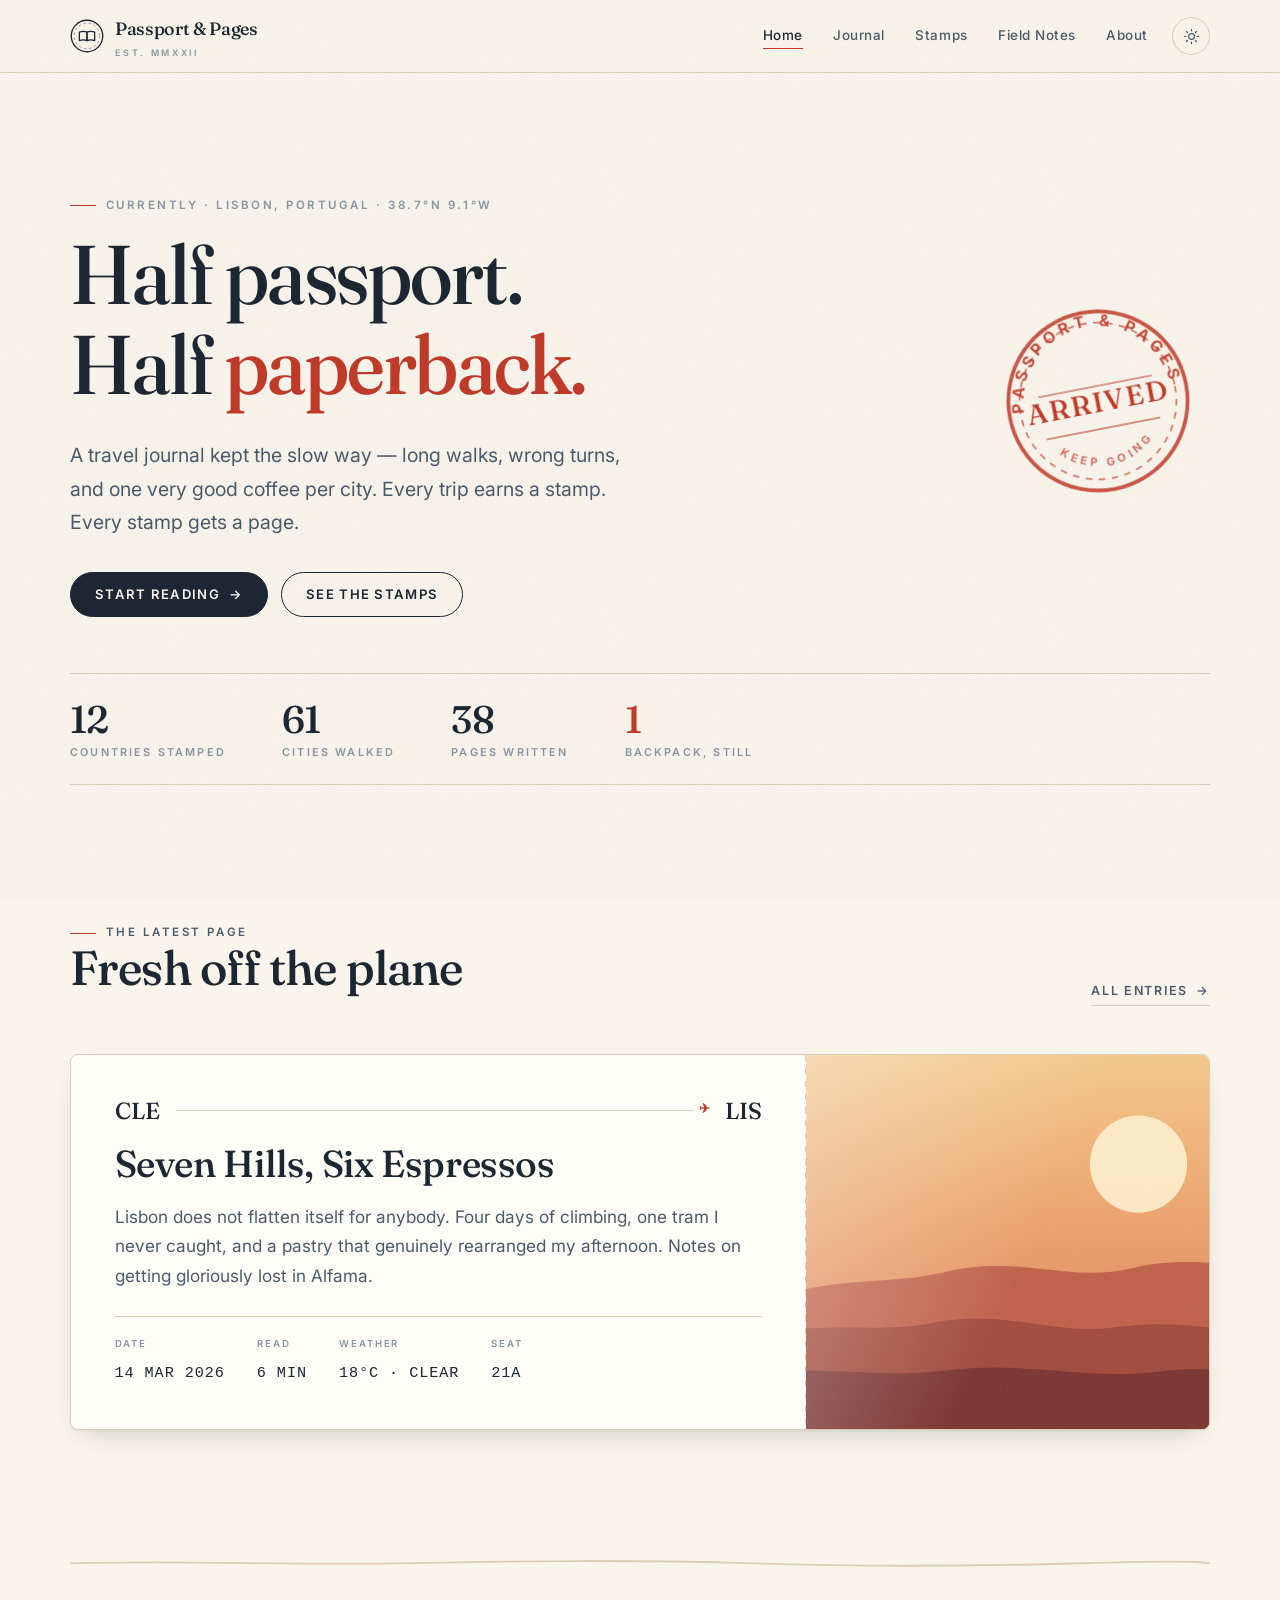
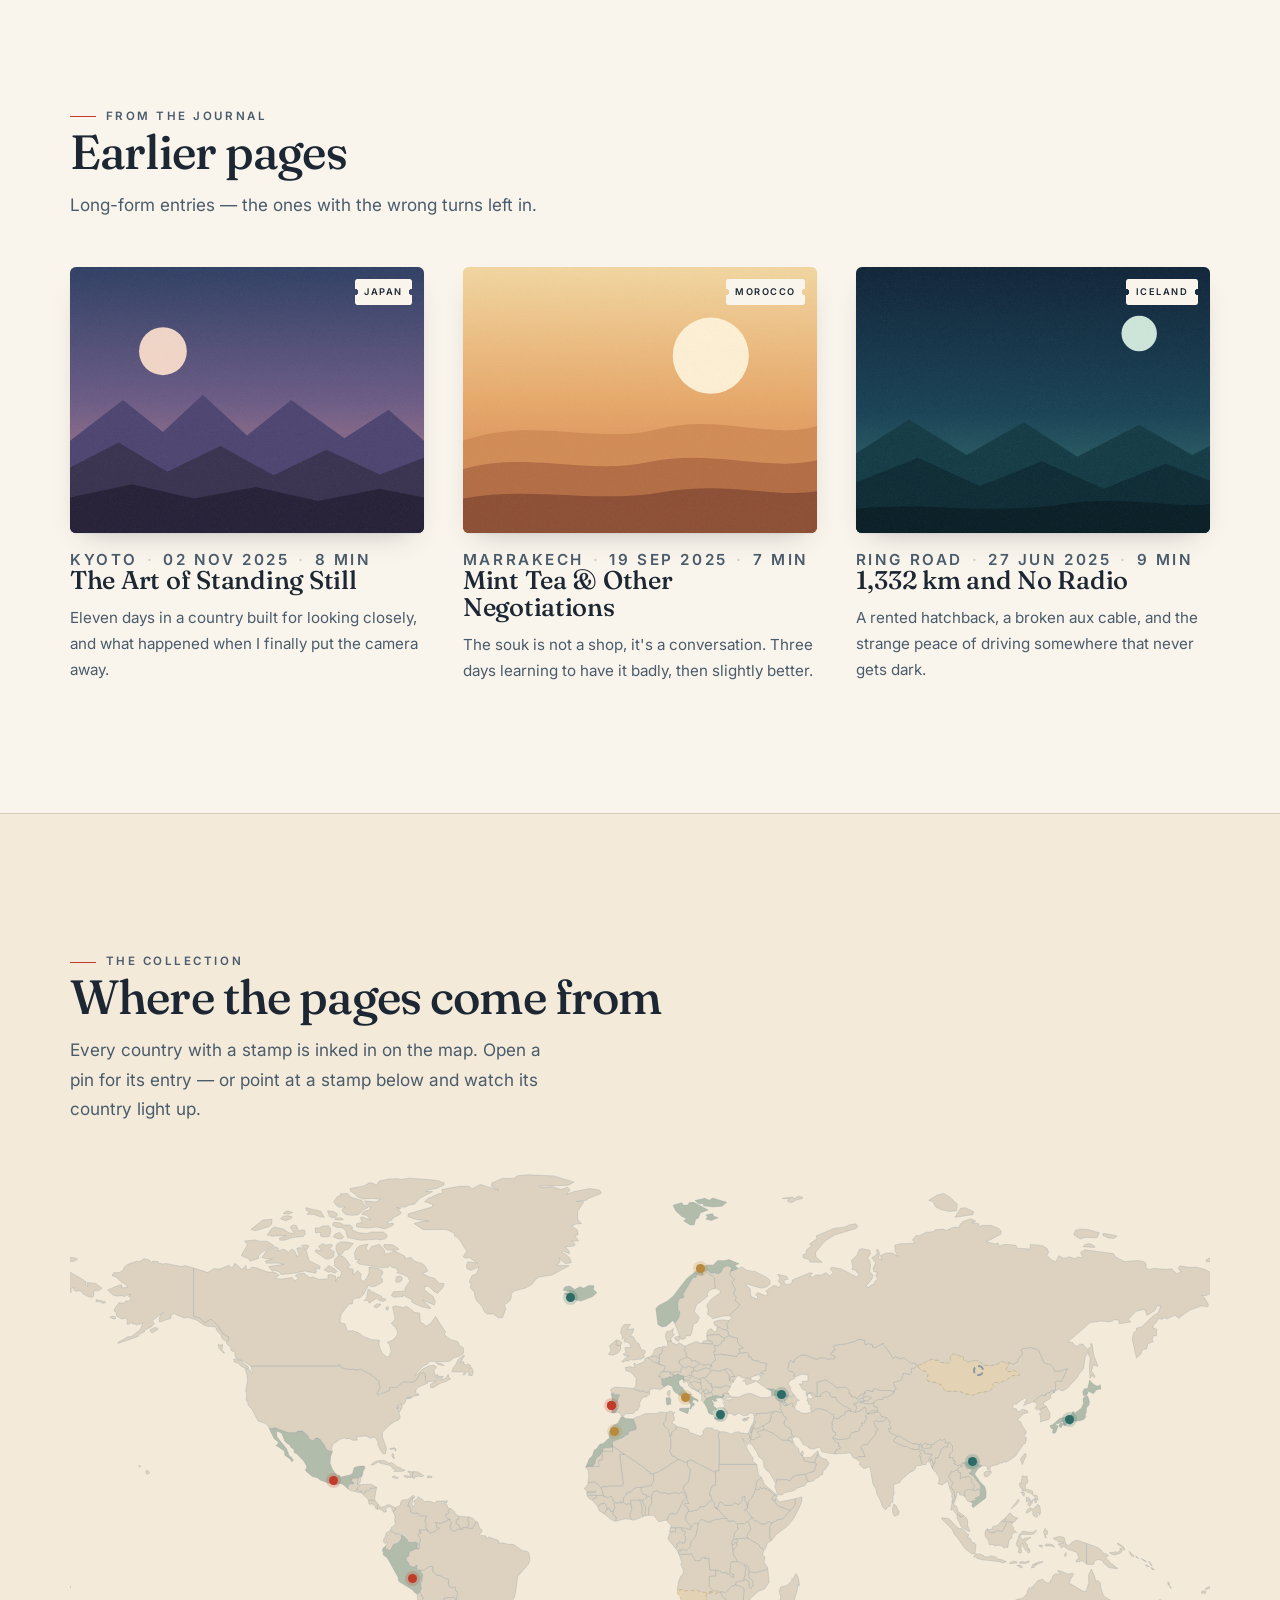
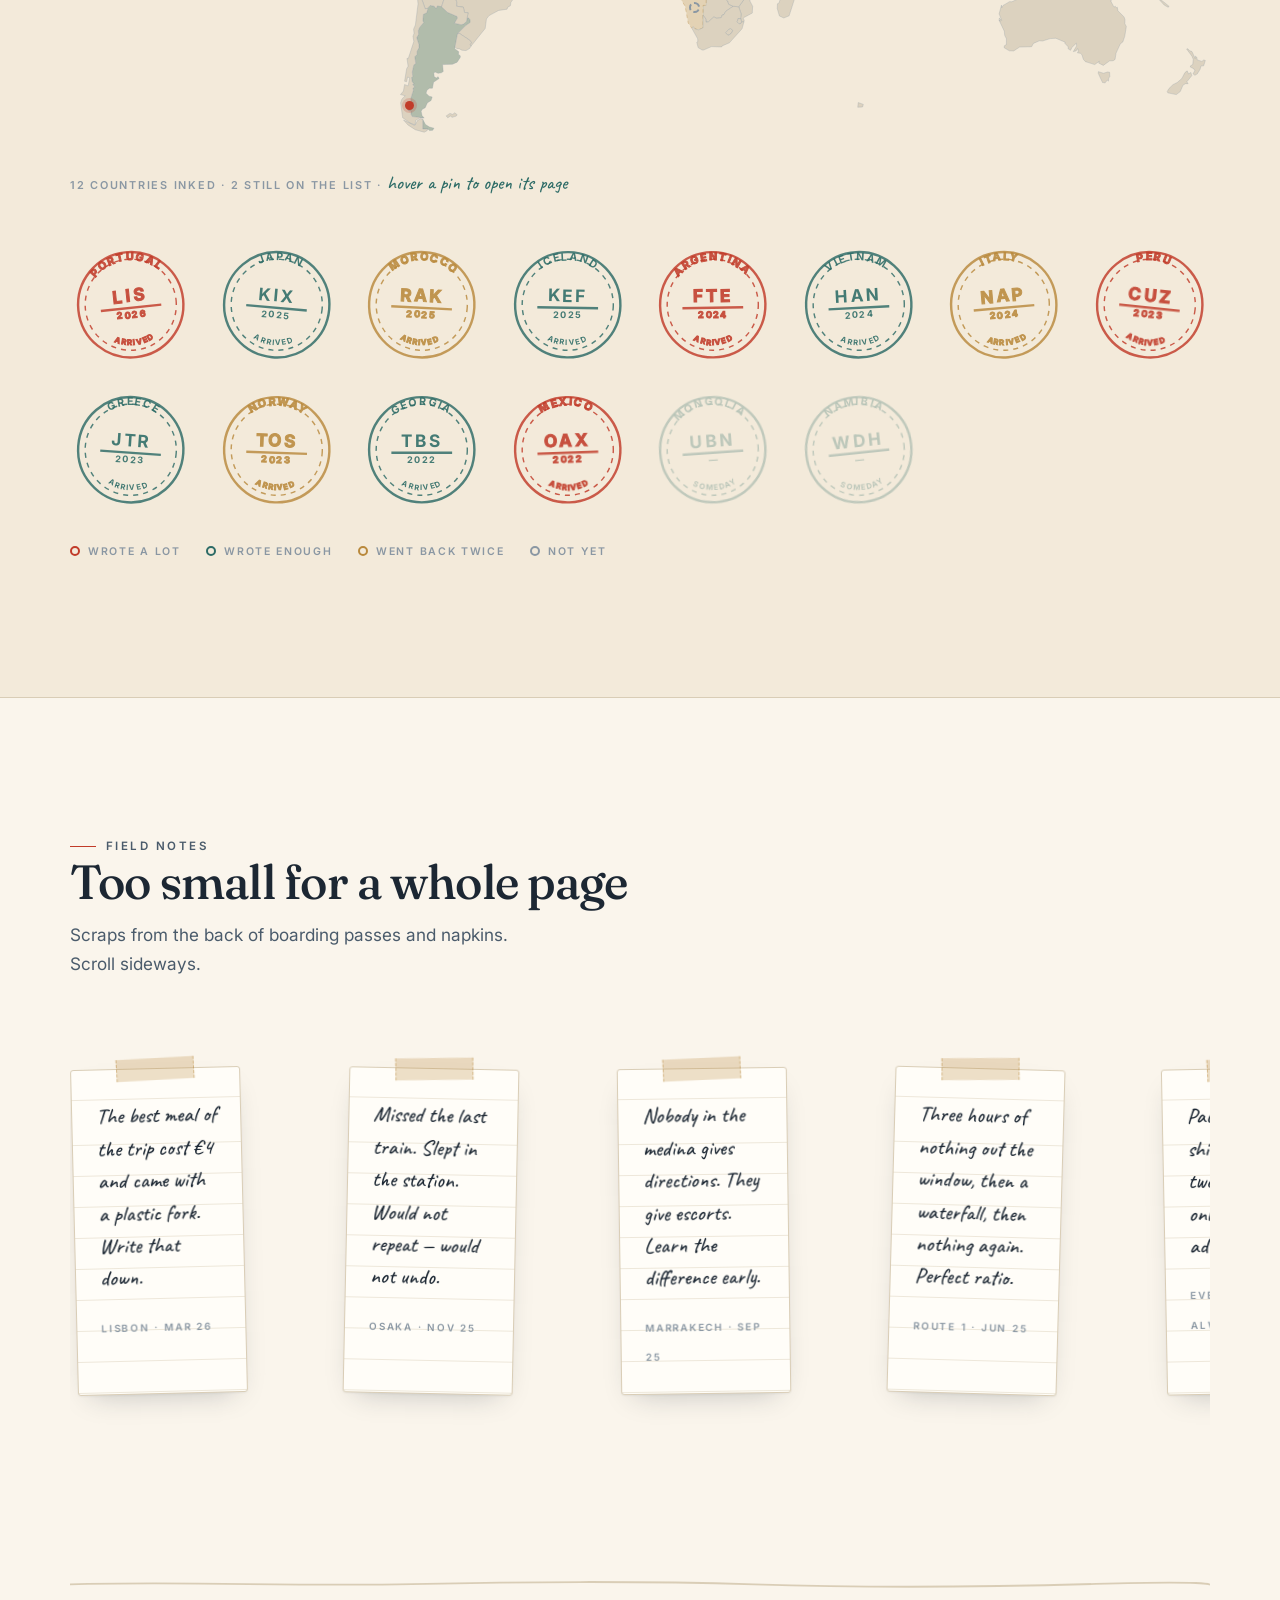
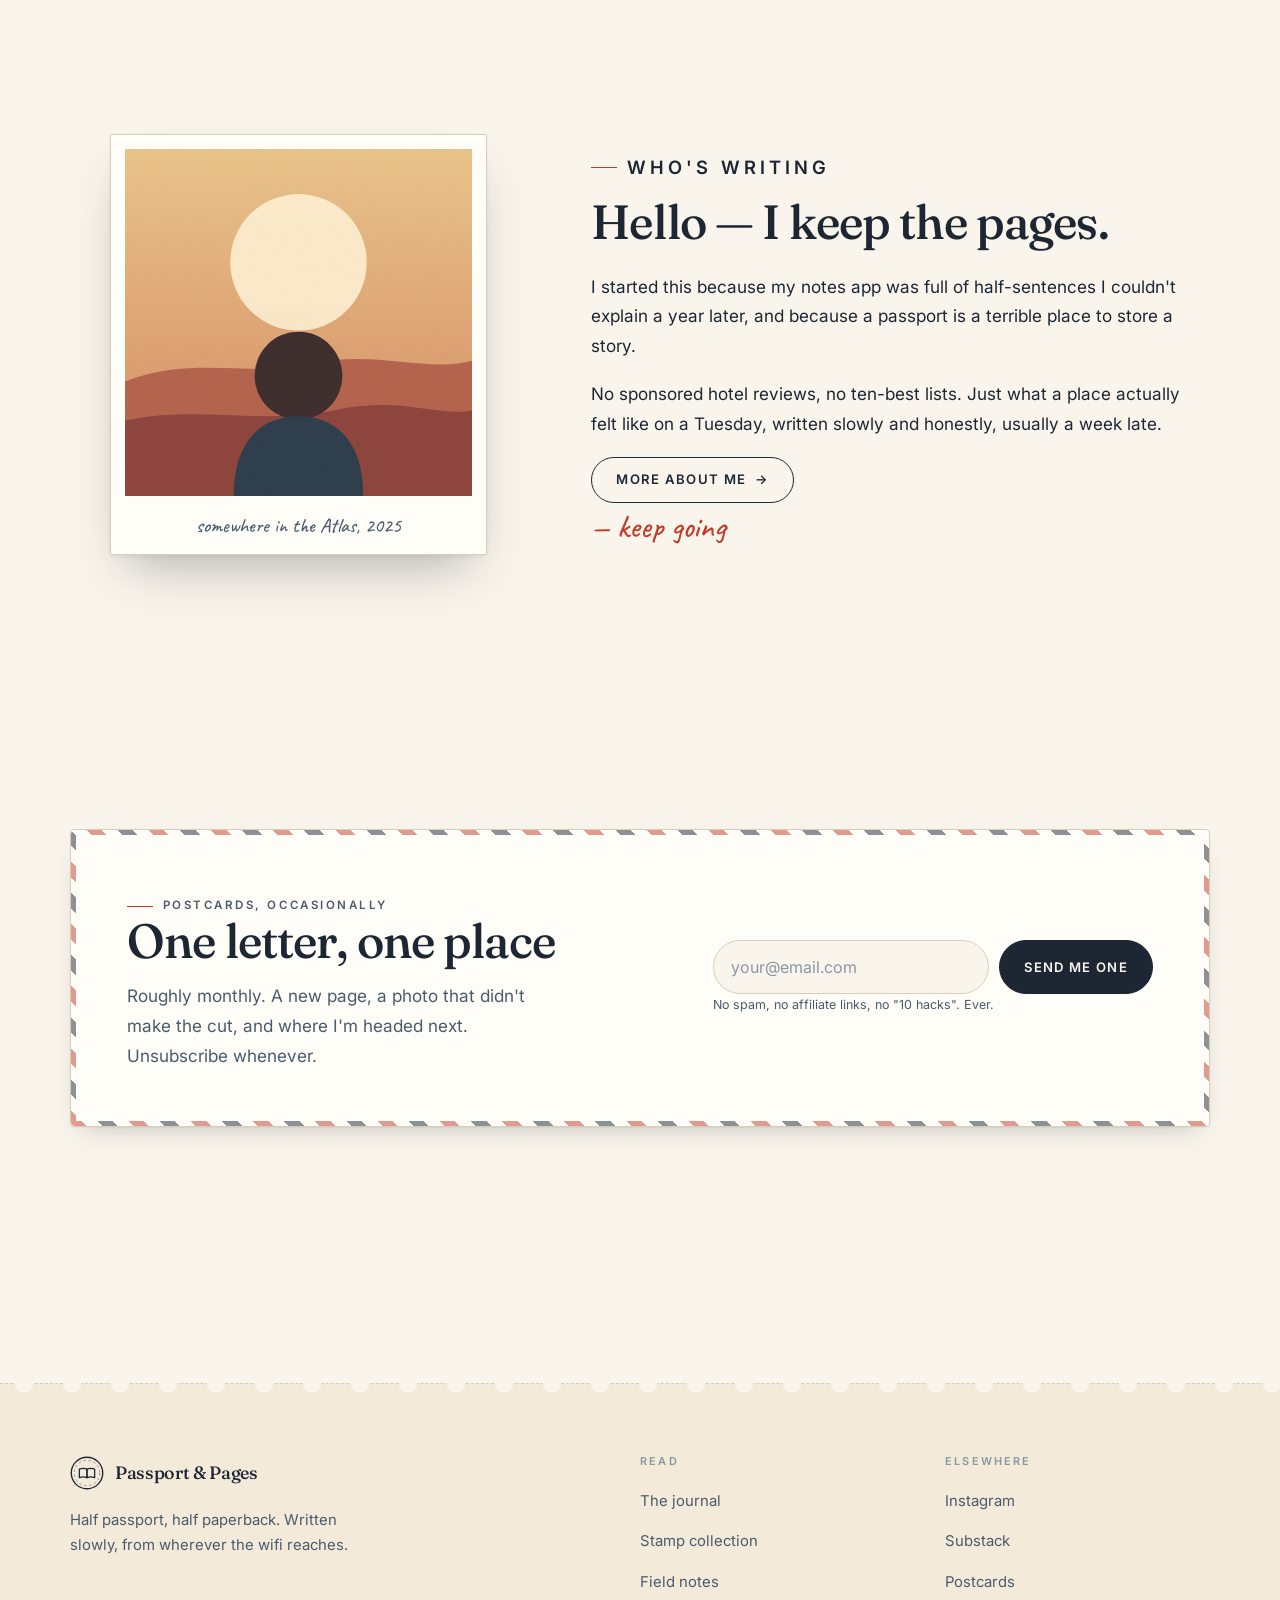
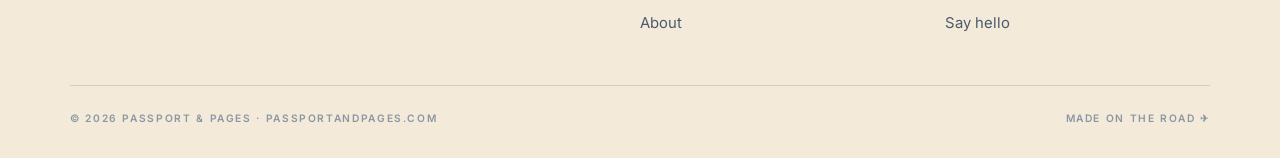
==== commit 5e2e786f: "Add an interactive world map of every place with a stamp The map is inline SVG with no map library, " ====
--- a/index.html
+++ b/index.html
@@ -203,10 +203,23 @@
       <div class="sec-head" data-reveal>
         <div>
           <p class="kicker">The collection</p>
-          <h2>Every stamp, a page</h2>
-          <p>Twelve inked, two still waiting. Hover one to see when it landed.</p>
-        </div>
-      </div>
+          <h2>Where the pages come from</h2>
+          <p>Every country with a stamp is inked in on the map. Open a pin for its entry — or point at a stamp below and watch its country light up.</p>
+        </div>
+      </div>
+
+      <div class="map-scroll" data-reveal>
+        <div class="map-wrap" data-map>
+          <noscript>
+            <p class="map-note">The map needs JavaScript. The stamp collection below lists every country.</p>
+          </noscript>
+        </div>
+      </div>
+      <p class="map-note">
+        <span data-stamp-count>12</span> countries inked · 2 still on the list ·
+        <em class="hint-fine">hover a pin to open its page</em>
+        <em class="hint-touch">swipe the map · tap a pin to open it</em>
+      </p>
 
       <div class="stamp-grid" data-stamps data-reveal></div>
 
@@ -341,6 +354,7 @@
   </div>
 </footer>
 
+<script src="assets/js/world.js"></script>
 <script src="assets/js/main.js"></script>
 </body>
 </html>
--- a/assets/css/style.css
+++ b/assets/css/style.css
@@ -642,3 +642,121 @@
   html { scroll-behavior: auto; }
   .js [data-reveal] { opacity: 1; transform: none; }
 }
+
+/* ---------- 9. Interactive map ---------- */
+.map-scroll { margin-bottom: clamp(1.5rem, 3vw, 2.25rem); }
+.map-wrap { position: relative; }
+.map { width: 100%; height: auto; display: block; }
+
+.map .c {
+  fill: color-mix(in srgb, var(--ink) 7%, var(--paper-3));
+  stroke: color-mix(in srgb, var(--ink-3) 50%, transparent);
+  stroke-width: .5;
+  stroke-linejoin: round;
+  transition: fill .3s;
+}
+.map .c--visited { fill: color-mix(in srgb, var(--teal) 30%, var(--paper-3)); }
+.map .c--wish {
+  fill: color-mix(in srgb, var(--gold) 15%, var(--paper-3));
+  stroke: color-mix(in srgb, var(--gold) 60%, transparent);
+  stroke-dasharray: 3 2.5;
+}
+.map .c.is-lit { fill: color-mix(in srgb, var(--red) 45%, var(--paper-3)); }
+
+/* pins sit over the svg in percentage coordinates, so they scale with it */
+.pin {
+  position: absolute;
+  transform: translate(-50%, -50%);
+  width: 20px; height: 20px;
+  display: grid; place-items: center;
+  z-index: 2;
+}
+.pin__dot {
+  width: 9px; height: 9px; border-radius: 50%;
+  background: var(--red);
+  box-shadow: 0 0 0 3px color-mix(in srgb, var(--red) 20%, transparent);
+  transition: transform .28s cubic-bezier(.2,1.4,.4,1), box-shadow .28s;
+}
+.pin--teal .pin__dot { background: var(--teal); box-shadow: 0 0 0 3px color-mix(in srgb, var(--teal) 20%, transparent); }
+.pin--gold .pin__dot { background: var(--gold); box-shadow: 0 0 0 3px color-mix(in srgb, var(--gold) 20%, transparent); }
+.pin--wish .pin__dot {
+  width: 11px; height: 11px;
+  background: transparent;
+  border: 2px dashed var(--ink-3);
+  box-shadow: none;
+}
+.pin:hover, .pin:focus-visible, .pin.is-lit { z-index: 6; }
+.pin:hover .pin__dot,
+.pin:focus-visible .pin__dot,
+.pin.is-lit .pin__dot { transform: scale(1.55); }
+
+/* a slow sonar ping on the most recent arrival */
+.pin--latest::after {
+  content: "";
+  position: absolute;
+  width: 9px; height: 9px; border-radius: 50%;
+  background: var(--red);
+  animation: ping 2.8s cubic-bezier(0,.5,.4,1) infinite;
+  pointer-events: none;
+}
+@keyframes ping {
+  0%        { transform: scale(1);   opacity: .45; }
+  70%, 100% { transform: scale(3.4); opacity: 0; }
+}
+
+.pin__card {
+  position: absolute; bottom: calc(100% + 11px); left: 50%;
+  transform: translate(-50%, 6px);
+  width: max-content; max-width: 215px;
+  display: grid; gap: .32rem;
+  text-align: left;
+  padding: .75rem .9rem;
+  background: var(--card);
+  border: 1px solid var(--rule);
+  border-radius: 5px;
+  box-shadow: var(--shadow-lift);
+  opacity: 0; pointer-events: none;
+  transition: opacity .22s, transform .22s;
+}
+.pin:hover .pin__card,
+.pin:focus-visible .pin__card { opacity: 1; transform: translate(-50%, 0); }
+.pin--edge-r .pin__card { left: auto; right: -4px; transform: translate(0, 6px); }
+.pin--edge-r:hover .pin__card, .pin--edge-r:focus-visible .pin__card { transform: translate(0, 0); }
+.pin--edge-l .pin__card { left: -4px; transform: translate(0, 6px); }
+.pin--edge-l:hover .pin__card, .pin--edge-l:focus-visible .pin__card { transform: translate(0, 0); }
+
+.pin__where { font: 600 .6rem/1 var(--sans); letter-spacing: .14em; text-transform: uppercase; color: var(--ink-3); }
+.pin__title { font: 500 .97rem/1.3 var(--serif); color: var(--ink); }
+.pin__cta   { font: 600 .6rem/1 var(--sans); letter-spacing: .12em; text-transform: uppercase; color: var(--red); }
+.pin__soon  { font: 500 1.1rem/1 var(--hand); color: var(--ink-2); }
+
+.map-note {
+  font: 600 .68rem/1.8 var(--sans); letter-spacing: .16em; text-transform: uppercase;
+  color: var(--ink-3); margin: 0 0 clamp(2rem, 4vw, 3rem);
+}
+.map-note em {
+  font: 500 1.2rem/1 var(--hand); font-style: normal;
+  letter-spacing: 0; text-transform: none; color: var(--teal);
+}
+
+/* on small screens the map is scrolled rather than squashed */
+@media (max-width: 720px) {
+  .map-scroll {
+    overflow-x: auto;
+    scrollbar-width: thin;
+    -webkit-overflow-scrolling: touch;
+  }
+  .map-wrap { min-width: 640px; }
+  .pin__card { display: none; }
+}
+
+@media (prefers-reduced-motion: reduce) {
+  .pin--latest::after { animation: none; opacity: 0; }
+}
+
+/* the map hint depends on whether the visitor can hover */
+.hint-touch { display: none; }
+@media (max-width: 720px), (hover: none) {
+  .hint-fine  { display: none; }
+  .hint-touch { display: inline; }
+}
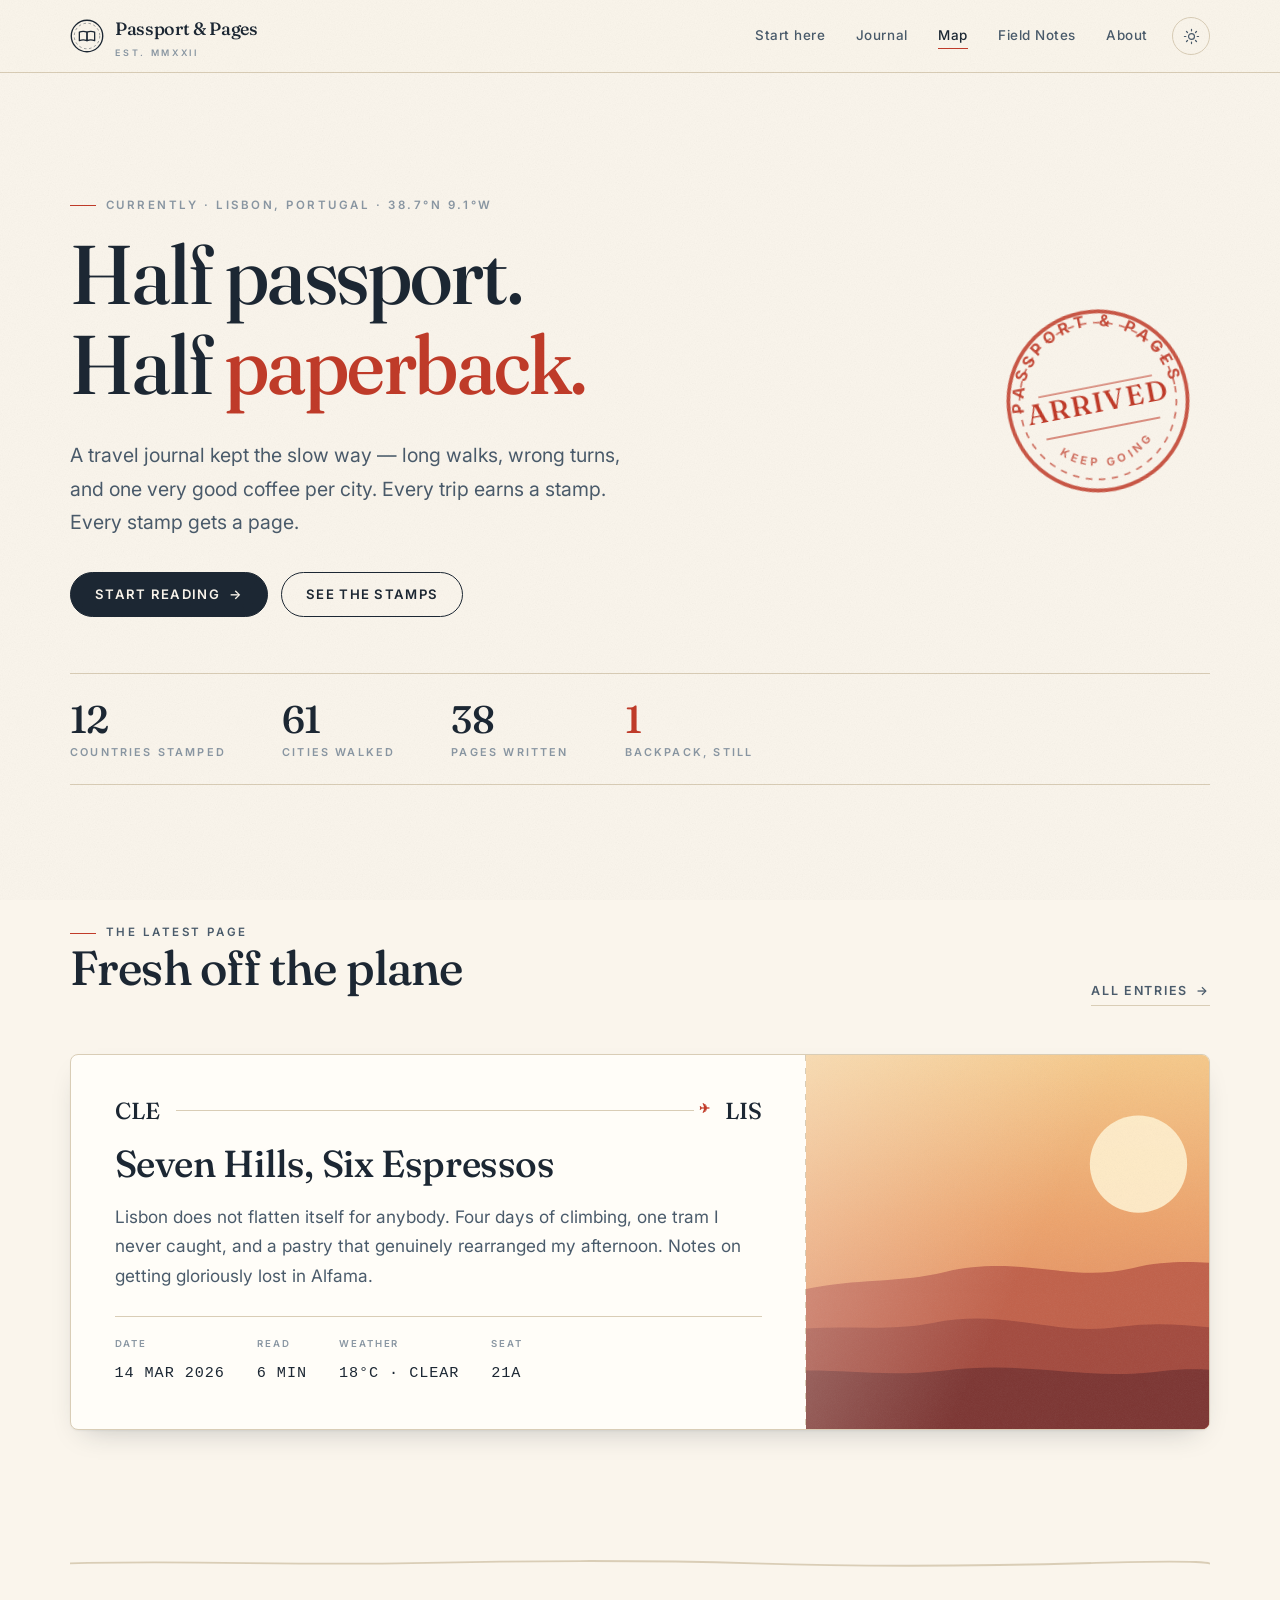
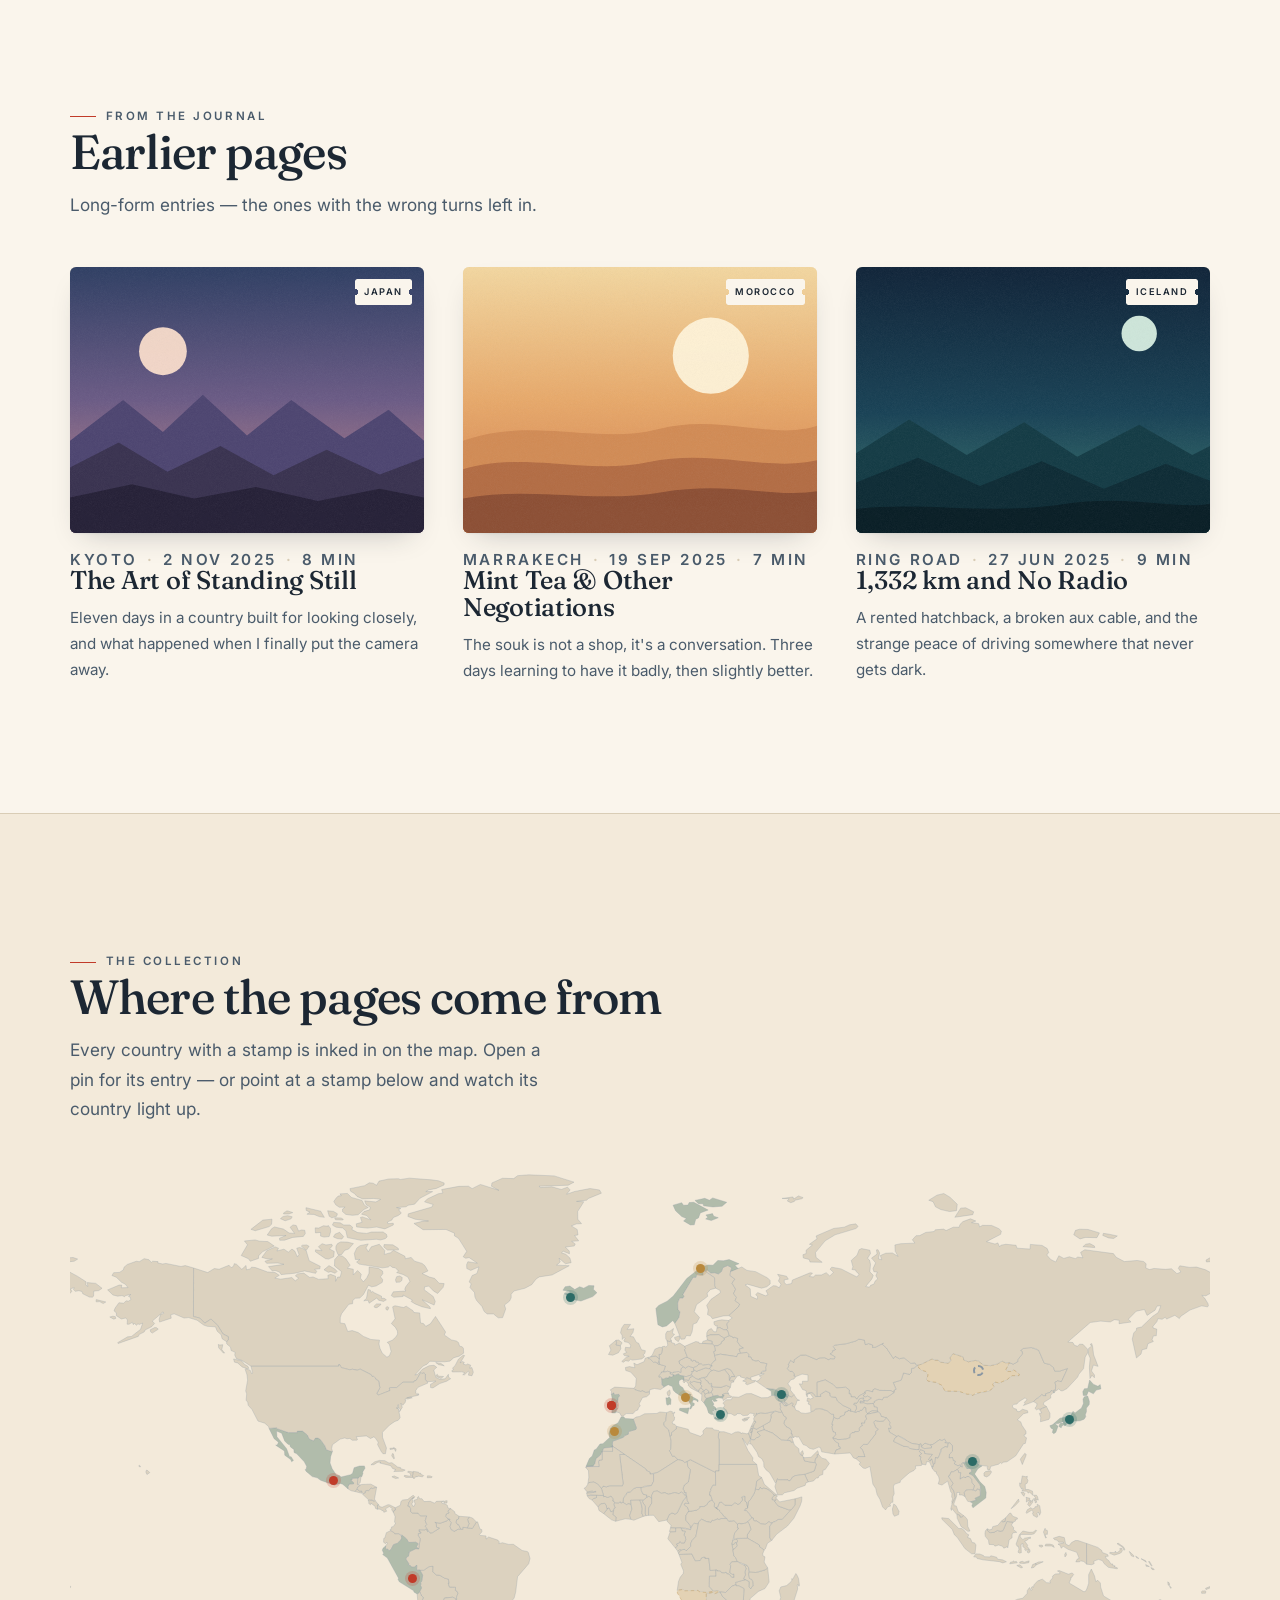
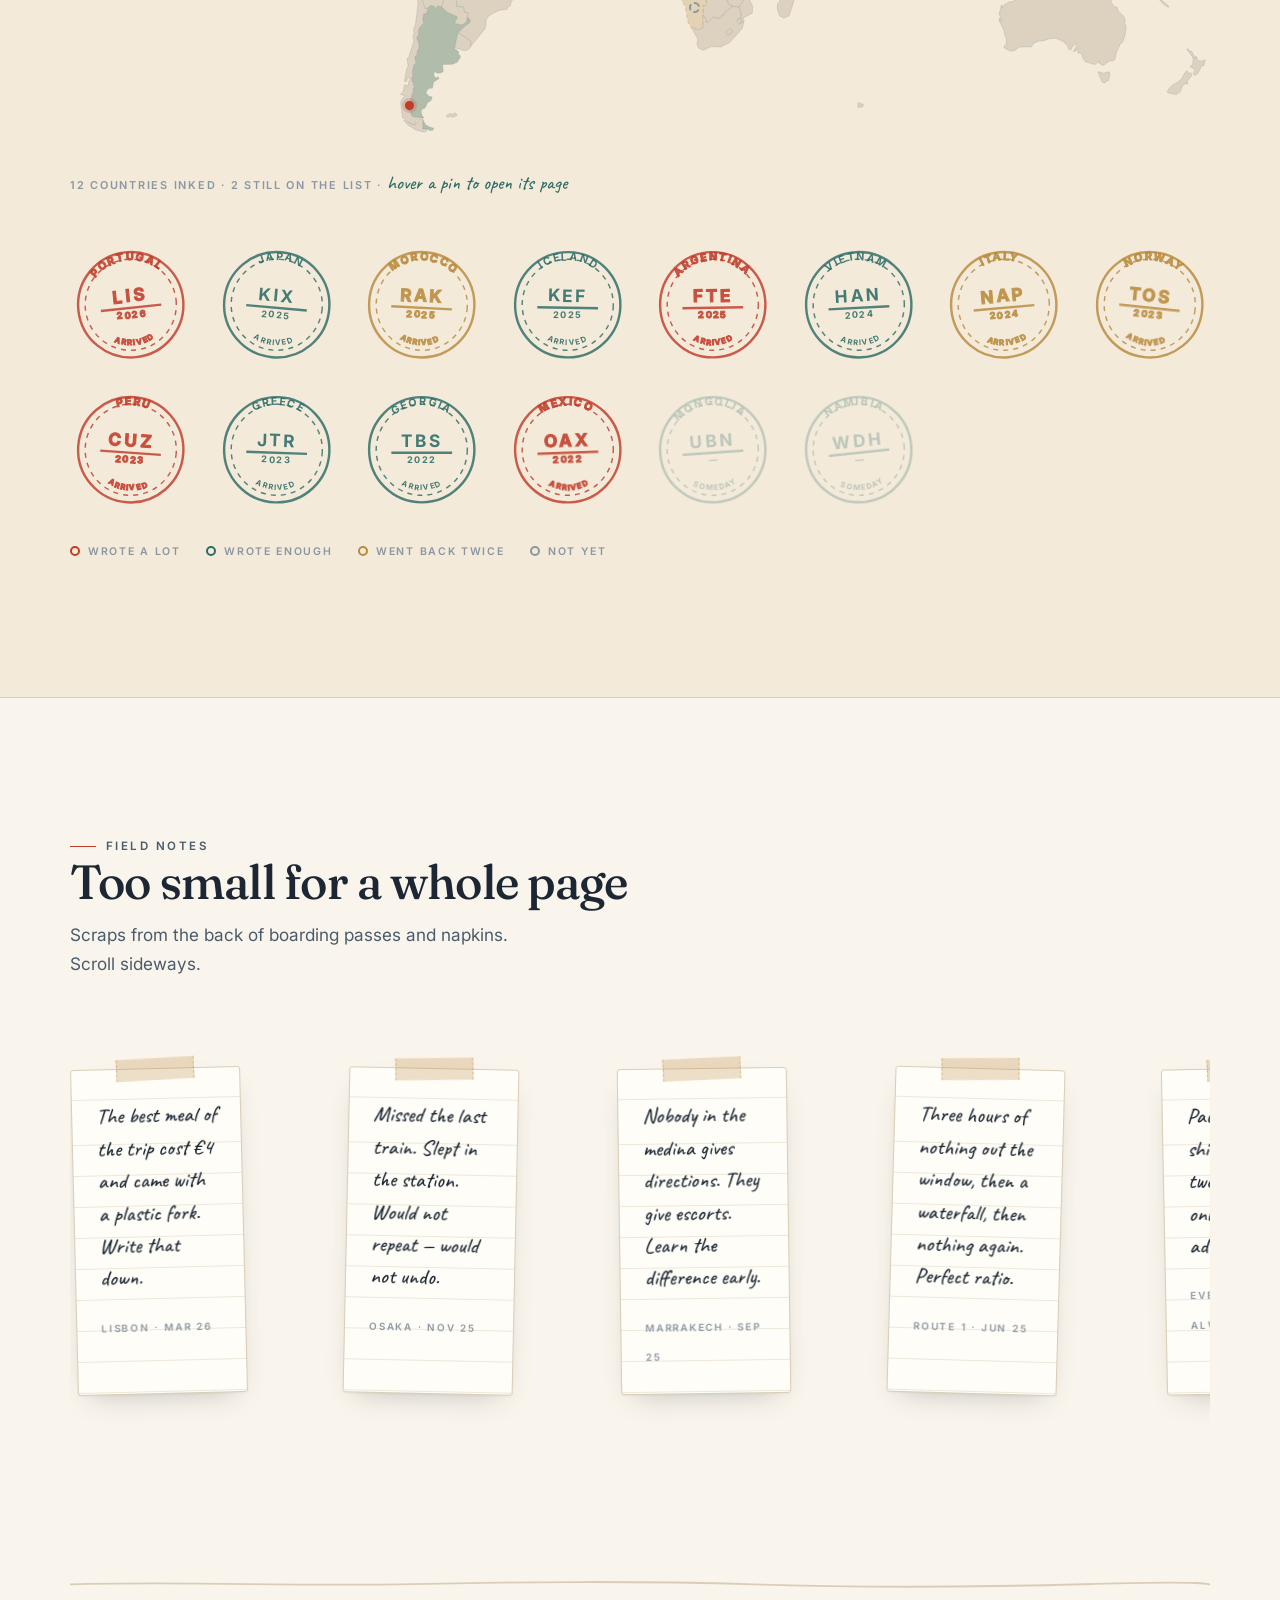
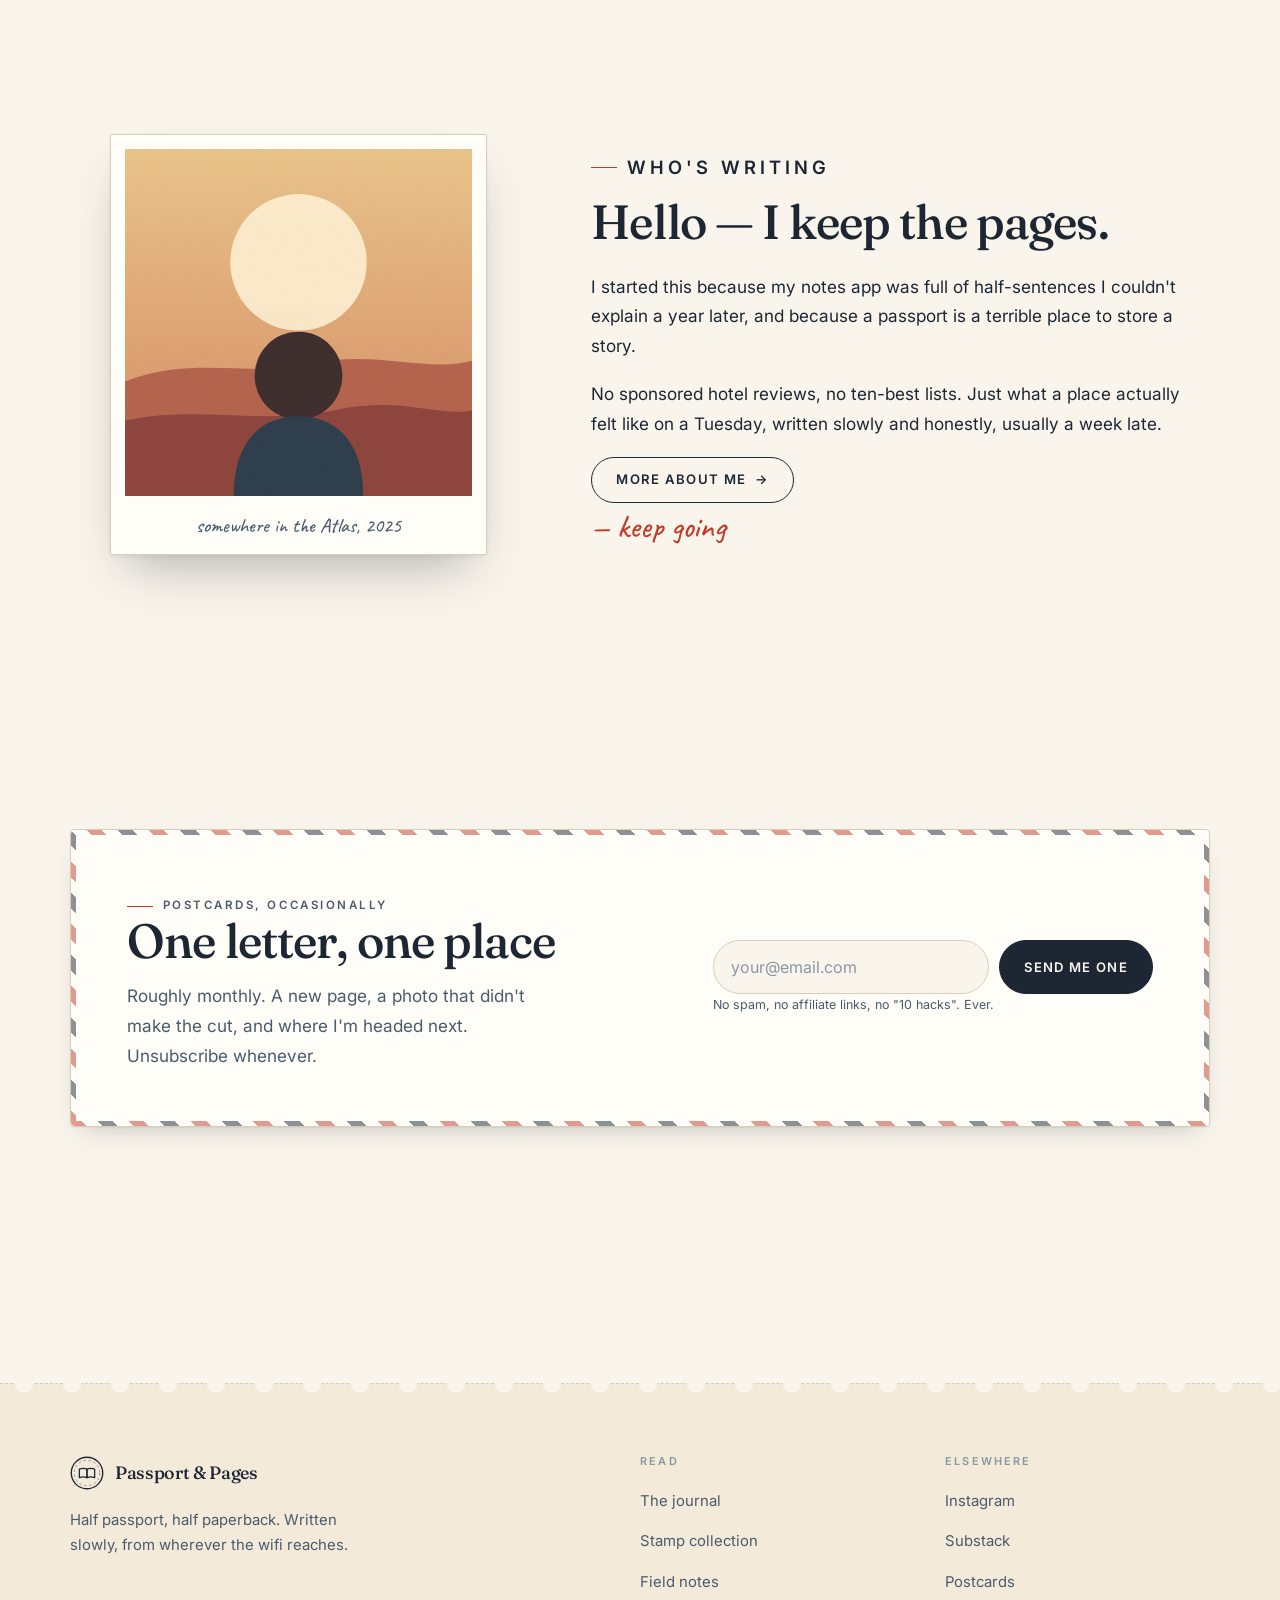
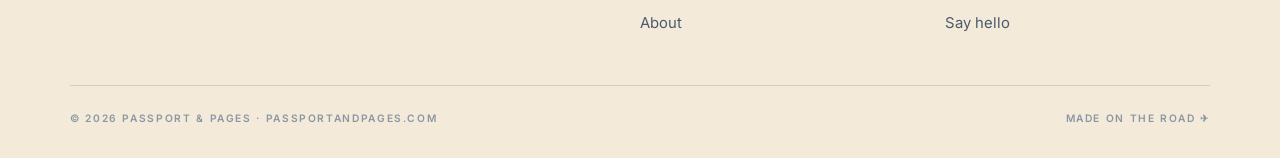
==== commit 76f52800: "Add country pages, a start-here path, and related entries Structural patterns borrowed from the trav" ====
--- a/index.html
+++ b/index.html
@@ -44,10 +44,10 @@
     </a>
 
     <nav class="nav" id="nav" data-open="false">
-      <a href="index.html" aria-current="page">Home</a>
+      <a href="start-here.html">Start here</a>
       <a href="journal.html">Journal</a>
-      <a href="#stamps">Stamps</a>
-      <a href="#notes">Field Notes</a>
+      <a href="index.html#stamps" aria-current="page">Map</a>
+      <a href="index.html#notes">Field Notes</a>
       <a href="about.html">About</a>
     </nav>
 
@@ -158,43 +158,7 @@
       </div>
     </div>
 
-    <div class="cards">
-      <article class="card" data-reveal style="--d:0s">
-        <a class="card__media stretch" href="entry.html">
-          <span class="card__tag">Japan</span>
-          <img src="assets/img/kyoto.svg" alt="Layered mountains at dusk" loading="lazy" width="800" height="600">
-        </a>
-        <div class="card__body">
-          <p class="meta">Kyoto <i>·</i> 02 Nov 2025 <i>·</i> 8 min</p>
-          <h3>The Art of Standing Still</h3>
-          <p>Eleven days in a country built for looking closely, and what happened when I finally put the camera away.</p>
-        </div>
-      </article>
-
-      <article class="card" data-reveal style="--d:.1s">
-        <a class="card__media stretch" href="entry.html">
-          <span class="card__tag">Morocco</span>
-          <img src="assets/img/marrakech.svg" alt="Ochre desert dunes under a low sun" loading="lazy" width="800" height="600">
-        </a>
-        <div class="card__body">
-          <p class="meta">Marrakech <i>·</i> 19 Sep 2025 <i>·</i> 7 min</p>
-          <h3>Mint Tea &amp; Other Negotiations</h3>
-          <p>The souk is not a shop, it's a conversation. Three days learning to have it badly, then slightly better.</p>
-        </div>
-      </article>
-
-      <article class="card" data-reveal style="--d:.2s">
-        <a class="card__media stretch" href="entry.html">
-          <span class="card__tag">Iceland</span>
-          <img src="assets/img/reykjavik.svg" alt="Dark ridgelines beneath a green night sky" loading="lazy" width="800" height="600">
-        </a>
-        <div class="card__body">
-          <p class="meta">Ring Road <i>·</i> 27 Jun 2025 <i>·</i> 9 min</p>
-          <h3>1,332 km and No Radio</h3>
-          <p>A rented hatchback, a broken aux cable, and the strange peace of driving somewhere that never gets dark.</p>
-        </div>
-      </article>
-    </div>
+    <div class="cards" data-latest="3"></div>
   </section>
 
   <!-- ============ STAMPS ============ -->
--- a/assets/css/style.css
+++ b/assets/css/style.css
@@ -760,3 +760,108 @@
   .hint-fine  { display: none; }
   .hint-touch { display: inline; }
 }
+
+/* ---------- 10. Country pages ---------- */
+.place-hero { padding-block: clamp(2.5rem, 6vw, 4.5rem) 0; }
+.place-hero .kicker a { color: inherit; border-bottom: 1px solid var(--rule); padding-bottom: 2px; }
+.place-hero .kicker a:hover { color: var(--red); border-color: var(--red); }
+.place-hero__grid {
+  display: grid; grid-template-columns: 1fr auto;
+  gap: var(--gap); align-items: center;
+}
+.place-hero h1 { font-size: clamp(2.8rem, 8vw, 5.4rem); margin-bottom: .2em; }
+.place-hero__meta {
+  font: 600 .72rem/1 var(--sans); letter-spacing: .18em; text-transform: uppercase;
+  color: var(--ink-3); margin: 0;
+  display: flex; gap: .6rem; flex-wrap: wrap; align-items: center;
+}
+.place-hero__meta i { font-style: normal; color: var(--rule); }
+.place-hero__stamp { width: clamp(110px, 16vw, 168px); }
+.place-hero__stamp .stamp { aspect-ratio: 1; }
+@media (max-width: 680px) {
+  .place-hero__grid { grid-template-columns: 1fr; }
+  .place-hero__stamp { order: -1; }
+}
+
+/* the zoomed map of one country */
+.minimap {
+  margin-top: clamp(2rem, 4vw, 3rem);
+  border: 1px solid var(--rule);
+  border-radius: 8px;
+  background: var(--paper-2);
+  overflow: hidden;
+  box-shadow: var(--shadow);
+}
+.minimap svg { width: 100%; height: auto; display: block; }
+.minimap .c {
+  fill: color-mix(in srgb, var(--ink) 6%, var(--paper-3));
+  stroke: color-mix(in srgb, var(--ink-3) 45%, transparent);
+  stroke-width: .35;
+  stroke-linejoin: round;
+  vector-effect: non-scaling-stroke;
+}
+.minimap .c--here { fill: color-mix(in srgb, var(--teal) 34%, var(--paper-3)); }
+.minipin { fill: var(--red); }
+.minipin__ring { fill: color-mix(in srgb, var(--red) 22%, transparent); }
+.minimap__cap {
+  margin: 0; padding: .9rem 1.1rem;
+  border-top: 1px solid var(--rule);
+  font: 600 .64rem/1 var(--sans); letter-spacing: .18em; text-transform: uppercase;
+  color: var(--ink-3);
+}
+
+/* previous / next country */
+.place-nav {
+  display: grid; grid-template-columns: 1fr auto 1fr; gap: 1rem; align-items: center;
+  padding-block: clamp(1.5rem, 3vw, 2.25rem);
+  border-top: 1px solid var(--rule);
+}
+.place-nav__side { display: grid; gap: .45rem; }
+.place-nav__side span {
+  font: 600 .6rem/1 var(--sans); letter-spacing: .2em; text-transform: uppercase; color: var(--ink-3);
+}
+.place-nav__side b {
+  font: 500 clamp(1.1rem, 2vw, 1.5rem)/1.1 var(--serif); letter-spacing: -.01em;
+  transition: color .2s;
+}
+.place-nav__side:hover b { color: var(--red); }
+.place-nav__side--r { text-align: right; }
+.place-nav__mid {
+  font: 600 .66rem/1 var(--sans); letter-spacing: .16em; text-transform: uppercase;
+  color: var(--ink-3); border: 1px solid var(--rule); border-radius: 999px;
+  padding: .75rem 1.1rem; transition: .2s; white-space: nowrap;
+}
+.place-nav__mid:hover { color: var(--ink); border-color: var(--ink); }
+@media (max-width: 640px) {
+  .place-nav { grid-template-columns: 1fr 1fr; }
+  .place-nav__mid { grid-column: 1 / -1; order: 3; justify-self: center; }
+}
+
+.place-miss { padding-block: clamp(4rem, 12vw, 8rem); text-align: center; }
+.place-miss p { color: var(--ink-2); max-width: 44ch; margin-inline: auto; }
+
+/* ---------- 11. Start here picks ---------- */
+.picks { display: grid; gap: clamp(1.5rem, 3vw, 2.5rem); }
+.pick {
+  display: grid; grid-template-columns: minmax(0, 260px) minmax(0, 1fr);
+  gap: clamp(1.25rem, 3vw, 2.25rem); align-items: center;
+  padding-bottom: clamp(1.5rem, 3vw, 2.25rem);
+  border-bottom: 1px solid var(--rule);
+}
+.picks .pick:last-child { border-bottom: 0; padding-bottom: 0; }
+.pick__media {
+  display: block; overflow: hidden; border-radius: 6px;
+  aspect-ratio: 4/3; background: var(--paper-3); box-shadow: var(--shadow);
+}
+.pick__media img { width: 100%; height: 100%; object-fit: cover; transition: transform .8s cubic-bezier(.2,.8,.2,1); }
+.pick:hover .pick__media img { transform: scale(1.06); }
+.pick h3 { margin-bottom: .35em; font-size: clamp(1.35rem, 2.6vw, 1.95rem); }
+.pick h3 a { transition: color .2s; }
+.pick:hover h3 a { color: var(--red); }
+.pick__why {
+  font: 500 1.35rem/1.45 var(--hand);
+  color: var(--teal); margin: 0;
+}
+@media (max-width: 620px) {
+  .pick { grid-template-columns: 1fr; }
+}
